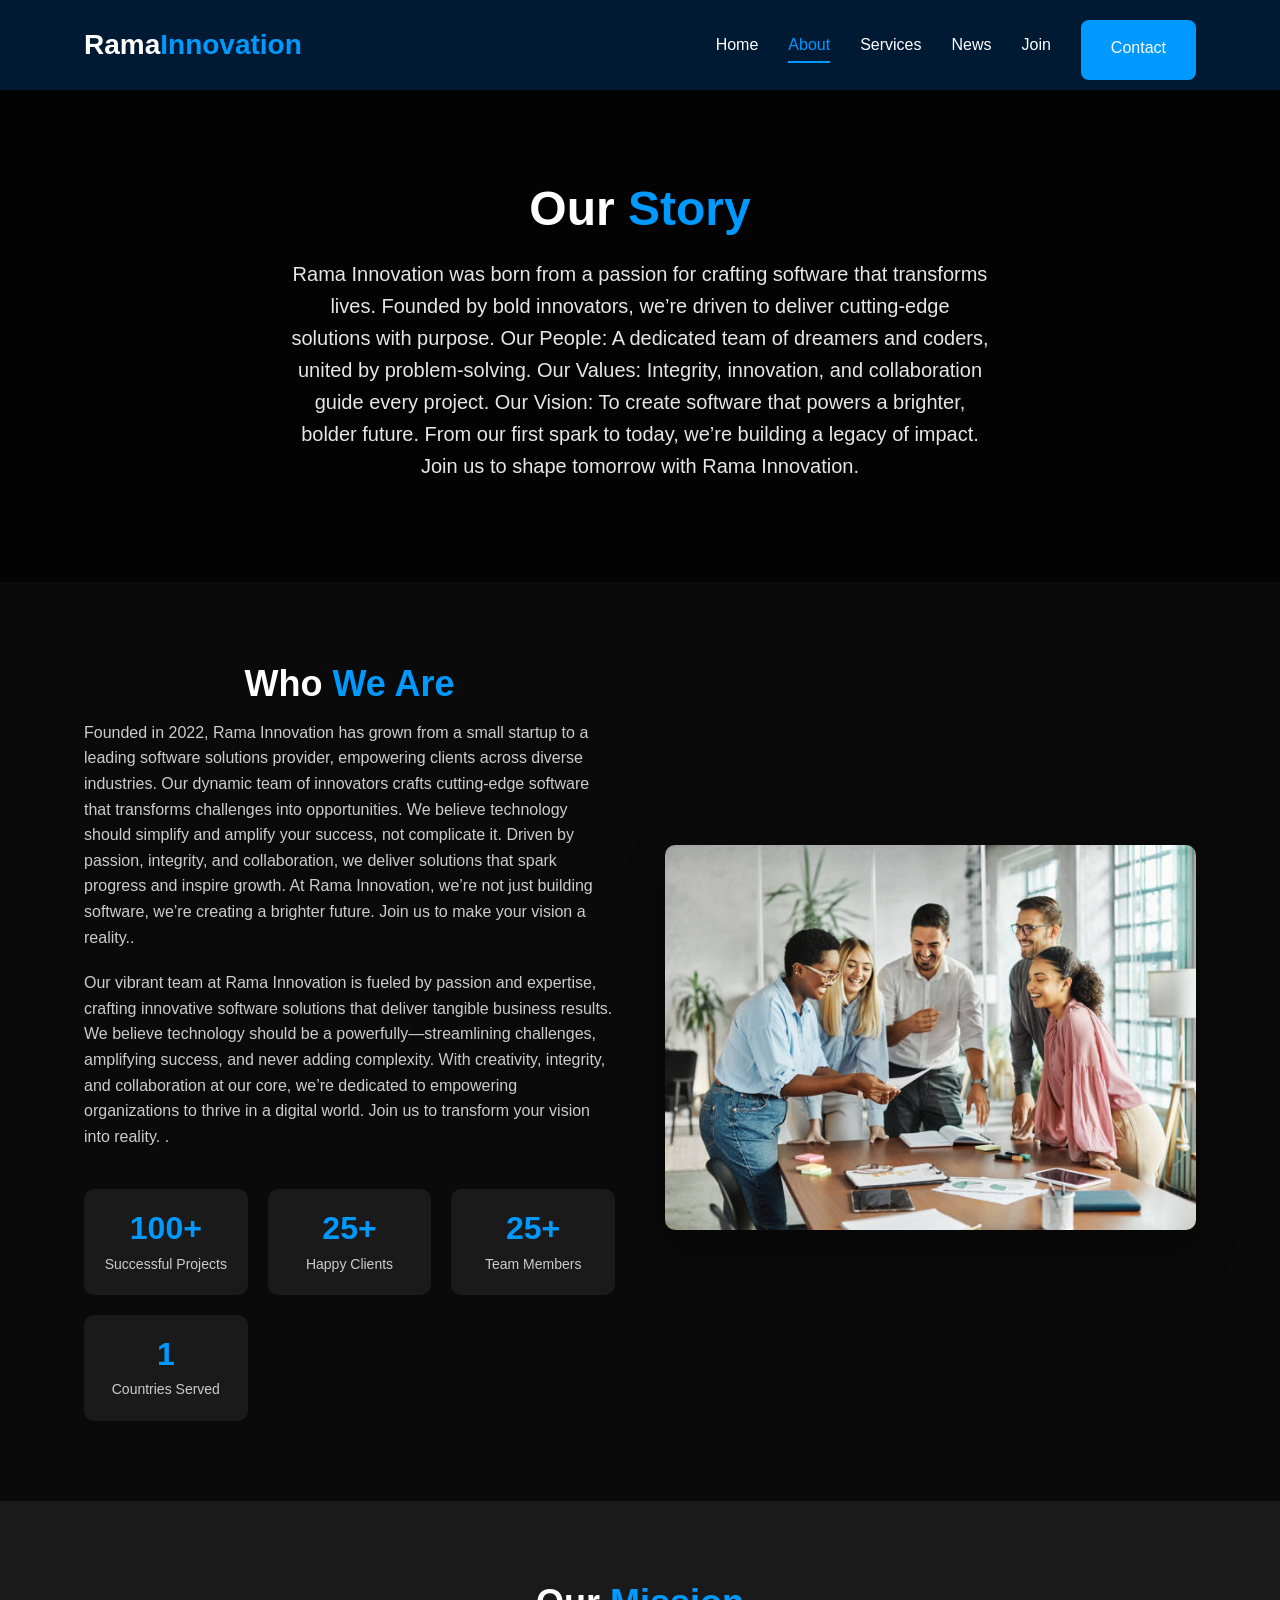
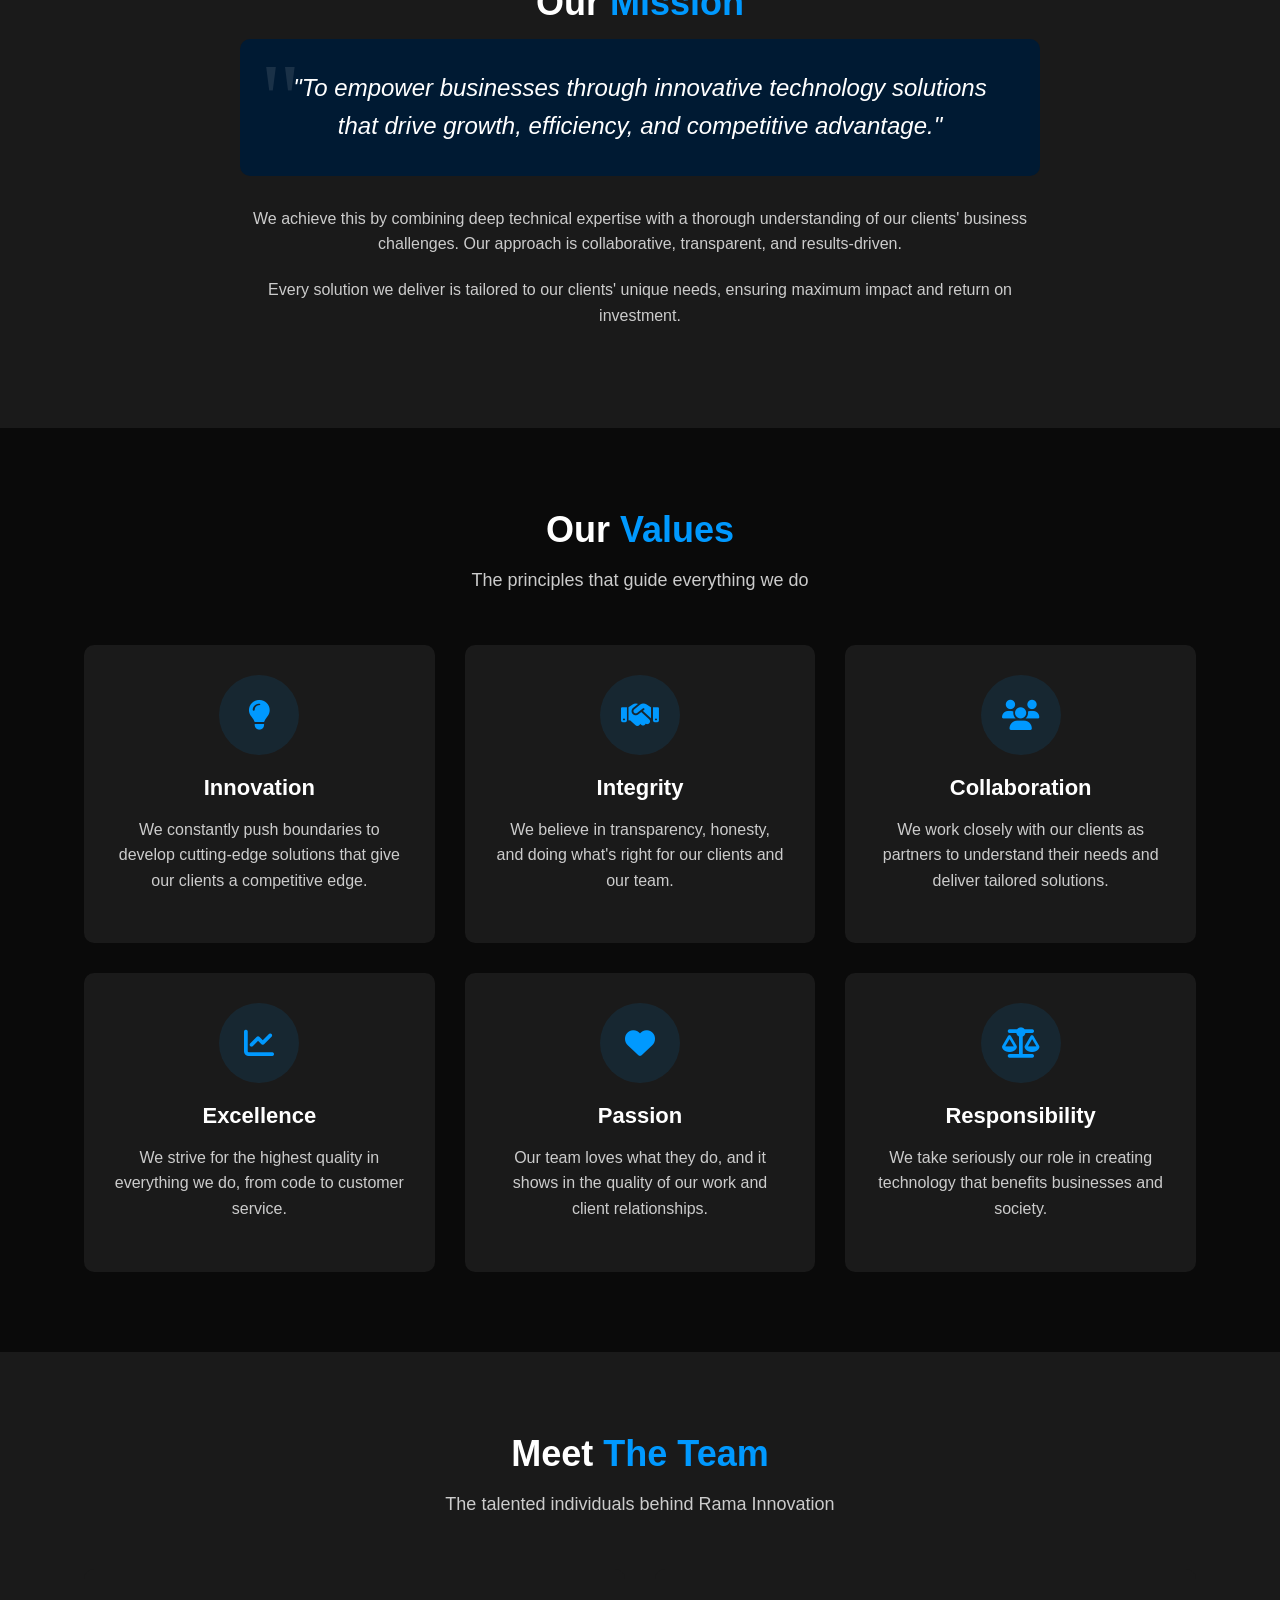
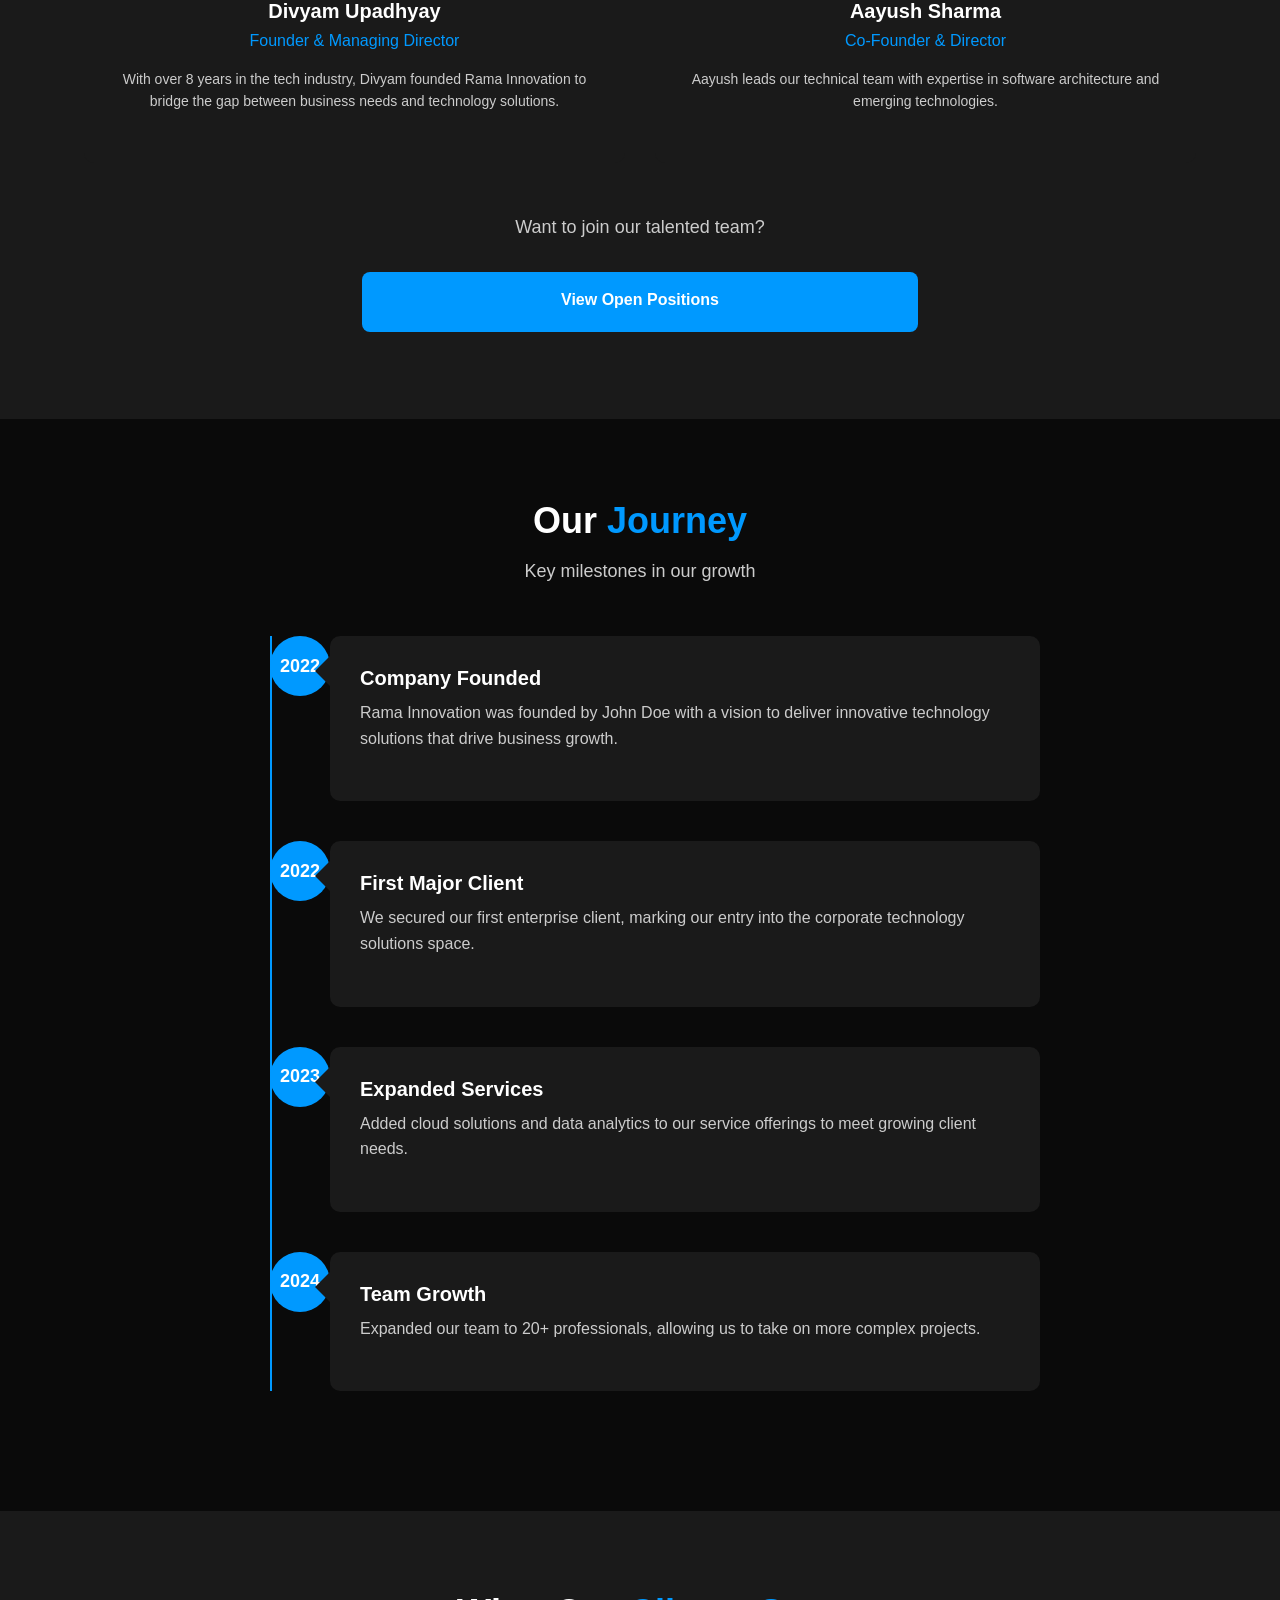
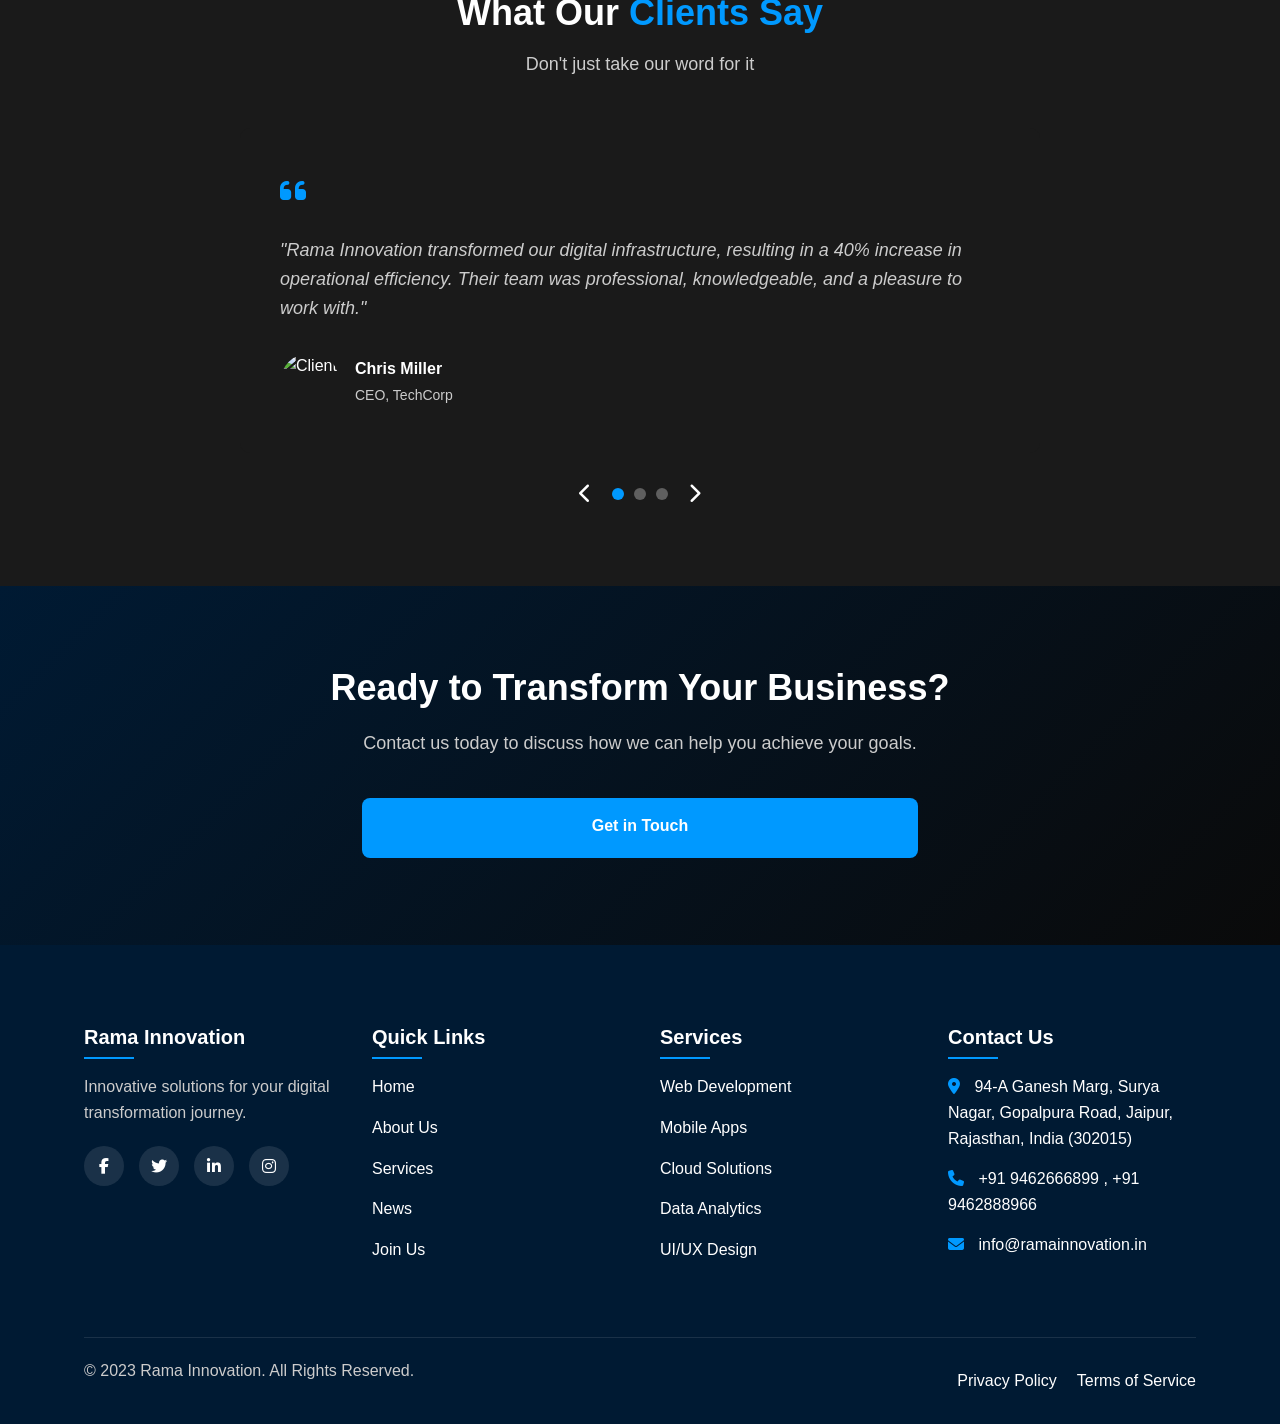
==== about.html @ d42ae447 "Add files via upload" ====
<!DOCTYPE html>
<html lang="en">

<head>
    <meta charset="UTF-8">
    <meta name="viewport" content="width=device-width, initial-scale=1.0">
    <title>About Us | Rama Innovation</title>
    
    <!-- SEO Meta Tags -->
    <meta name="description" content="Rama Innovation offers innovative technology solutions including web development, mobile apps, cloud solutions, and data analytics to help your business thrive in the digital age.">
    <meta name="keywords" content="Rama Innovation, technology solutions, web development, mobile apps, cloud solutions, data analytics, digital transformation, innovative technology, Jaipur, India">
    <meta name="author" content="Rama Innovation">
    
    <!-- Open Graph Meta Tags -->
    <meta property="og:title" content="Rama Innovation | Innovative Solutions">
    <meta property="og:description" content="Delivering cutting-edge technology services to help your business grow in the digital age.">
    <meta property="og:image" content="./assets/images/logo.jpg">
    <meta property="og:url" content="https://www.ramainnovation.in">
    <meta property="og:type" content="website">
    
    <!-- Twitter Card Meta Tags -->
    <meta name="twitter:card" content="summary_large_image">
    <meta name="twitter:title" content="Rama Innovation | Innovative Solutions">
    <meta name="twitter:description" content="We deliver cutting-edge technology services to help your business grow in the digital age.">
    <meta name="twitter:image" content="./assets/images/logo.jpg">
    
    <!-- Stylesheets -->
    <link rel="stylesheet" href="https://cdnjs.cloudflare.com/ajax/libs/font-awesome/6.4.0/css/all.min.css">
    <link rel="stylesheet" href="./css/style.css">
    
    <!-- Icons -->
    <link rel="apple-touch-icon" sizes="180x180" href="/apple-touch-icon.png">
    <link rel="icon" type="image/png" sizes="32x32" href="/favicon-32x32.png">
    <link rel="icon" type="image/png" sizes="16x16" href="/favicon-16x16.png">
    <link rel="manifest" href="/site.webmanifest">
</head>

<body>
    <!-- Navbar -->
    <nav class="navbar">
        <div class="container">
            <a href="index.html" class="logo">Rama<span>Innovation</span></a>
            <div class="nav-links">
                <a href="index.html">Home</a>
                <a href="about.html" class="active">About</a>
                <a href="service.html">Services</a>
                <a href="news.html">News</a>
                <a href="join.html">Join</a>
                <a href="#contact" class="cta-button">Contact</a>
            </div>
            <button class="hamburger">
                <span></span>
                <span></span>
                <span></span>
            </button>
        </div>
    </nav>

    <!-- Mobile Menu -->
    <div class="mobile-menu">
        <a href="index.html">Home</a>
        <a href="about.html" class="active">About</a>
        <a href="service.html">Services</a>
        <a href="news.html">News</a>
        <a href="join.html">Join</a>
        <a href="#contact">Contact</a>
    </div>
    <!-- About Hero Section -->
    <section class="page-hero about-hero">
        <div class="container">
            <h1 class="animate-slide-up">Our <span>Story</span></h1>
            <p class="animate-slide-up delay-1">Rama Innovation was born from a passion for crafting software that transforms lives. Founded by bold innovators, we’re driven to deliver cutting-edge solutions with purpose.
Our People: A dedicated team of dreamers and coders, united by problem-solving.
Our Values: Integrity, innovation, and collaboration guide every project.
Our Vision: To create software that powers a brighter, bolder future.
From our first spark to today, we’re building a legacy of impact.
Join us to shape tomorrow with Rama Innovation.  

</p>
        </div>
    </section>

    <!-- About Intro -->
    <section class="about-intro">
        <div class="container">
            <div class="about-intro-content animate-slide-up">
                <h2 class="section-title">Who <span>We Are</span></h2>
                <p>Founded in 2022, Rama Innovation has grown from a small startup to a leading software solutions provider, empowering clients across diverse industries. Our dynamic team of innovators crafts cutting-edge software that transforms challenges into opportunities. We believe technology should simplify and amplify your success, not complicate it. Driven by passion, integrity, and collaboration, we deliver solutions that spark progress and inspire growth. At Rama Innovation, we’re not just building software, we’re creating a brighter future. Join us to make your vision a reality..</p>
                <p>Our vibrant team at Rama Innovation is fueled by passion and expertise, crafting innovative software solutions that deliver tangible business results. We believe technology should be a powerfully—streamlining challenges, amplifying success, and never adding complexity. With creativity, integrity, and collaboration at our core, we’re dedicated to empowering organizations to thrive in a digital world. Join us to transform your vision into reality.
.</p>
                <div class="stats-grid">
                    <div class="stat-item">
                        <h3>100+</h3>
                        <p>Successful Projects</p>
                    </div>
                    <div class="stat-item">
                        <h3>25+</h3>
                        <p>Happy Clients</p>
                    </div>
                    <div class="stat-item">
                        <h3>25+</h3>
                        <p>Team Members</p>
                    </div>
                    <div class="stat-item">
                        <h3>1</h3>
                        <p>Countries Served</p>
                    </div>
                </div>
            </div>
            <div class="about-intro-image animate-slide-up delay-1">
                <img src="./assets/images/team.jpg" alt="Our Team">
            </div>
        </div>
    </section>

    <!-- Our Mission -->
    <section class="our-mission">
        <div class="container">
            <div class="mission-content animate-slide-up">
                <h2 class="section-title">Our <span>Mission</span></h2>
                <div class="mission-statement">
                    <p>"To empower businesses through innovative technology solutions that drive growth, efficiency, and competitive advantage."</p>
                </div>
                <div class="mission-details">
                    <p>We achieve this by combining deep technical expertise with a thorough understanding of our clients' business challenges. Our approach is collaborative, transparent, and results-driven.</p>
                    <p>Every solution we deliver is tailored to our clients' unique needs, ensuring maximum impact and return on investment.</p>
                </div>
            </div>
        </div>
    </section>

    <!-- Our Values -->
    <section class="our-values">
        <div class="container">
            <h2 class="section-title animate-slide-up">Our <span>Values</span></h2>
            <p class="section-subtitle animate-slide-up delay-1">The principles that guide everything we do</p>
            
            <div class="values-grid">
                <div class="value-card animate-slide-up delay-2">
                    <div class="value-icon">
                        <i class="fas fa-lightbulb"></i>
                    </div>
                    <h3>Innovation</h3>
                    <p>We constantly push boundaries to develop cutting-edge solutions that give our clients a competitive edge.</p>
                </div>
                
                <div class="value-card animate-slide-up delay-3">
                    <div class="value-icon">
                        <i class="fas fa-handshake"></i>
                    </div>
                    <h3>Integrity</h3>
                    <p>We believe in transparency, honesty, and doing what's right for our clients and our team.</p>
                </div>
                
                <div class="value-card animate-slide-up delay-4">
                    <div class="value-icon">
                        <i class="fas fa-users"></i>
                    </div>
                    <h3>Collaboration</h3>
                    <p>We work closely with our clients as partners to understand their needs and deliver tailored solutions.</p>
                </div>
                
                <div class="value-card animate-slide-up delay-5">
                    <div class="value-icon">
                        <i class="fas fa-chart-line"></i>
                    </div>
                    <h3>Excellence</h3>
                    <p>We strive for the highest quality in everything we do, from code to customer service.</p>
                </div>
                
                <div class="value-card animate-slide-up delay-6">
                    <div class="value-icon">
                        <i class="fas fa-heart"></i>
                    </div>
                    <h3>Passion</h3>
                    <p>Our team loves what they do, and it shows in the quality of our work and client relationships.</p>
                </div>
                
                <div class="value-card animate-slide-up delay-7">
                    <div class="value-icon">
                        <i class="fas fa-balance-scale"></i>
                    </div>
                    <h3>Responsibility</h3>
                    <p>We take seriously our role in creating technology that benefits businesses and society.</p>
                </div>
            </div>
        </div>
    </section>

    <!-- Our Team -->
    <section class="our-team">
        <div class="container">
            <h2 class="section-title animate-slide-up">Meet <span>The Team</span></h2>
            <p class="section-subtitle animate-slide-up delay-1">The talented individuals behind Rama Innovation</p>
            
            <div class="team-grid">
                <div class="team-member animate-slide-up delay-2">
                    <!-- <div class="member-image">
                        <img src="https://via.placeholder.com/300x300/001a33/ffffff?text=John+Doe" alt="Divyam Upadhyay">
                        <div class="social-links-about">
                            <a href="#"><i class="fab fa-linkedin-in"></i></a>
                            <a href="#"><i class="fab fa-twitter"></i></a>
                        </div>
                    </div> -->
                    <h3>Divyam Upadhyay</h3>
                    <p class="position">Founder & Managing Director</p>
                    <p class="bio">With over 8 years in the tech industry, Divyam founded Rama Innovation to bridge the gap between business needs and technology solutions.</p>
                </div>
                
                <div class="team-member animate-slide-up delay-3">
                    <!-- <div class="member-image">
                        <img src="./assets/images/aayush.png" alt="Aayush Sharma">
                        <div class="social-links-about">
                            <a href="www.linkedin.com/in/aayush-sharma-a44062299"><i class="fab fa-linkedin-in"></i></a>
                            <a href="https://x.com/aayushSh2003"><i class="fab fa-twitter"></i></a>
                        </div>
                    </div> -->
                    <h3>Aayush Sharma</h3>
                    <p class="position">Co-Founder & Director</p>
                    <p class="bio">Aayush leads our technical team with expertise in software architecture and emerging technologies.</p>
                </div>
                
                <!-- <div class="team-member animate-slide-up delay-4">
                     <div class="member-image">
                        <img src="https://via.placeholder.com/300x300/001a33/ffffff?text=Mike+Johnson" alt="Aviral Dixit">
                        <div class="social-links-about">
                            <a href="#"><i class="fab fa-linkedin-in"></i></a>
                            <a href="#"><i class="fab fa-twitter"></i></a>
                        </div>
                    </div> 
                    <h3>Aviral Dixit</h3>
                    <p class="position">HR & Operations Managers</p>
                    <p class="bio">Aviral Dixit oversees our development team, ensuring high-quality code and innovative solutions.</p>
                </div>
                 -->
                <!-- <div class="team-member animate-slide-up delay-5">
                    <div class="member-image">
                        <img src="https://via.placeholder.com/300x300/001a33/ffffff?text=Sarah+Williams" alt="Dhanjay Sharma">
                        <div class="social-links-about">
                            <a href="#"><i class="fab fa-linkedin-in"></i></a>
                            <a href="#"><i class="fab fa-twitter"></i></a>
                        </div>
                    </div>
                    <h3>Dhanjay Sharma </h3>
                    <p class="position">Manager</p>
                    <p class="bio">Sarah creates intuitive, user-friendly interfaces that delight our clients and their customers.</p>
                </div> -->
            </div>
            
            <div class="team-cta animate-slide-up delay-6">
                <p>Want to join our talented team?</p>
                <a href="join.html" class="cta-button">View Open Positions</a>
            </div>
        </div>
    </section>

    <!-- Company Timeline -->
    <section class="company-timeline">
        <div class="container">
            <h2 class="section-title animate-slide-up">Our <span>Journey</span></h2>
            <p class="section-subtitle animate-slide-up delay-1">Key milestones in our growth</p>
            
            <div class="timeline animate-slide-up delay-2">
                <div class="timeline-item">
                    <div class="timeline-year">2022</div>
                    <div class="timeline-content">
                        <h3>Company Founded</h3>
                        <p>Rama Innovation was founded by John Doe with a vision to deliver innovative technology solutions that drive business growth.</p>
                    </div>
                </div>
                
                <div class="timeline-item">
                    <div class="timeline-year">2022</div>
                    <div class="timeline-content">
                        <h3>First Major Client</h3>
                        <p>We secured our first enterprise client, marking our entry into the corporate technology solutions space.</p>
                    </div>
                </div>
                
                <div class="timeline-item">
                    <div class="timeline-year">2023</div>
                    <div class="timeline-content">
                        <h3>Expanded Services</h3>
                        <p>Added cloud solutions and data analytics to our service offerings to meet growing client needs.</p>
                    </div>
                </div>
                
                <div class="timeline-item">
                    <div class="timeline-year">2024</div>
                    <div class="timeline-content">
                        <h3>Team Growth</h3>
                        <p>Expanded our team to 20+ professionals, allowing us to take on more complex projects.</p>
                    </div>
                </div>
                
                <!-- <div class="timeline-item">
                    <div class="timeline-year">2025</div>
                    <div class="timeline-content">
                        <h3>International Presence</h3>
                        <p>Continuing to innovate and expand our services to help businesses thrive in the digital age.</p>
                    </div>
                </div> -->
                
            
                </div>
            </div>
        </div>
    </section>

    <!-- Client Testimonials -->
    <section class="client-testimonials">
        <div class="container">
            <h2 class="section-title animate-slide-up">What Our <span>Clients Say</span></h2>
            <p class="section-subtitle animate-slide-up delay-1">Don't just take our word for it</p>
            
            <div class="testimonials-slider animate-slide-up delay-2">
                <div class="testimonial active">
                    <div class="testimonial-content">
                        <div class="quote-icon">
                            <i class="fas fa-quote-left"></i>
                        </div>
                        <p>"Rama Innovation transformed our digital infrastructure, resulting in a 40% increase in operational efficiency. Their team was professional, knowledgeable, and a pleasure to work with."</p>
                        <div class="testimonial-author">
                            <img src="https://images.pexels.com/photos/1516680/pexels-photo-1516680.jpeg?auto=compress&cs=tinysrgb&w=600" alt="Client">
                            <div>
                                <h4>Chris Miller</h4>
                                <p>CEO, TechCorp</p>
                            </div>
                        </div>
                    </div>
                </div>
                
                <div class="testimonial">
                    <div class="testimonial-content">
                        <div class="quote-icon">
                            <i class="fas fa-quote-left"></i>
                        </div>
                        <p>"The mobile app developed by Rama Innovation exceeded our expectations. User engagement has increased by 65% since launch, and the feedback has been overwhelmingly positive."</p>
                        <div class="testimonial-author">
                            <img src="https://images.pexels.com/photos/1090387/pexels-photo-1090387.jpeg?auto=compress&cs=tinysrgb&w=600" alt="Client">
                            <div>
                                <h4>Sarah Davis</h4>
                                <p>Marketing Director, Retail Solutions</p>
                            </div>
                        </div>
                    </div>
                </div>
                
                <div class="testimonial">
                    <div class="testimonial-content">
                        <div class="quote-icon">
                            <i class="fas fa-quote-left"></i>
                        </div>
                        <p>"As a startup, we needed a technology partner we could trust. Rama Innovation understood our vision and delivered a solution that perfectly matched our needs and budget."</p>
                        <div class="testimonial-author">
                            <img src="https://images.pexels.com/photos/1222271/pexels-photo-1222271.jpeg?auto=compress&cs=tinysrgb&w=600" alt="Client">
                            <div>
                                <h4>James Rodriguez</h4>
                                <p>Founder, StartUpX</p>
                            </div>
                        </div>
                    </div>
                </div>
                
                <div class="testimonial-controls">
                    <button class="prev-testimonial"><i class="fas fa-chevron-left"></i></button>
                    <div class="testimonial-dots">
                        <span class="dot active"></span>
                        <span class="dot"></span>
                        <span class="dot"></span>
                    </div>
                    <button class="next-testimonial"><i class="fas fa-chevron-right"></i></button>
                </div>
            </div>
        </div>
    </section>

    <!-- CTA Section -->
    <section class="about-cta">
        <div class="container">
            <div class="cta-content animate-slide-up">
                <h2>Ready to Transform Your Business?</h2>
                <p>Contact us today to discuss how we can help you achieve your goals.</p>
                <a href="#contact" class="cta-button">Get in Touch</a>
            </div>
        </div>
    </section>

    <!-- Footer -->
    <footer class="footer">
        <div class="container">
            <div class="footer-grid">
                <div class="footer-col">
                    <h3>Rama Innovation</h3>
                    <p>Innovative solutions for your digital transformation journey.</p>
                    <div class="social-links">
                        <a href="#"><i class="fab fa-facebook-f"></i></a>
                        <a href="#"><i class="fab fa-twitter"></i></a>
                        <a href="https://www.linkedin.com/company/rama-innovation/"><i class="fab fa-linkedin-in"></i></a>
                        <a href="#"><i class="fab fa-instagram"></i></a>
                    </div>
                </div>
                
                <div class="footer-col">
                    <h3>Quick Links</h3>
                    <ul>
                        <li><a href="index.html">Home</a></li>
                        <li><a href="about.html">About Us</a></li>
                        <li><a href="#services">Services</a></li>
                        <li><a href="news.html">News</a></li>
                        <li><a href="join.html">Join Us</a></li>
                    </ul>
                </div>
                
                <div class="footer-col">
                    <h3>Services</h3>
                    <ul>
                        <li><a href="#">Web Development</a></li>
                        <li><a href="#">Mobile Apps</a></li>
                        <li><a href="#">Cloud Solutions</a></li>
                        <li><a href="#">Data Analytics</a></li>
                        <li><a href="#">UI/UX Design</a></li>
                    </ul>
                </div>
                
                <div class="footer-col" id="contact">
                    <h3>Contact Us</h3>
                    <ul>
                        <li><i class="fas fa-map-marker-alt"></i> 94-A Ganesh Marg, Surya Nagar, Gopalpura Road, Jaipur, Rajasthan, India (302015)</li>
                        <li><i class="fas fa-phone"></i> +91 9462666899 , +91 9462888966</li>
                        <li><i class="fas fa-envelope"></i> info@ramainnovation.in</li>
                    </ul>
                </div>
            </div>
            
            <div class="footer-bottom">
                <p>&copy; 2023 Rama Innovation. All Rights Reserved.</p>
                <div class="footer-links">
                    <a href="#">Privacy Policy</a>
                    <a href="#">Terms of Service</a>
                </div>
            </div>
        </div>
    </footer>
    <script src="./js/script.js"></script>
    <script>
        // Testimonial slider functionality
        document.addEventListener('DOMContentLoaded', function() {
            const testimonials = document.querySelectorAll('.testimonial');
            const dots = document.querySelectorAll('.dot');
            const prevBtn = document.querySelector('.prev-testimonial');
            const nextBtn = document.querySelector('.next-testimonial');
            let currentIndex = 0;
            
            function showTestimonial(index) {
                testimonials.forEach(testimonial => testimonial.classList.remove('active'));
                dots.forEach(dot => dot.classList.remove('active'));
                
                testimonials[index].classList.add('active');
                dots[index].classList.add('active');
                currentIndex = index;
            }
            
            prevBtn.addEventListener('click', function() {
                let newIndex = currentIndex - 1;
                if (newIndex < 0) newIndex = testimonials.length - 1;
                showTestimonial(newIndex);
            });
            
            nextBtn.addEventListener('click', function() {
                let newIndex = currentIndex + 1;
                if (newIndex >= testimonials.length) newIndex = 0;
                showTestimonial(newIndex);
            });
            
            dots.forEach((dot, index) => {
                dot.addEventListener('click', function() {
                    showTestimonial(index);
                });
            });
            
            // Auto-rotate testimonials
            setInterval(function() {
                let newIndex = currentIndex + 1;
                if (newIndex >= testimonials.length) newIndex = 0;
                showTestimonial(newIndex);
            }, 5000);
        });
    </script>
</body>
</html>
---- css/style.css ----
/* Global Styles */
:root {
  --primary-color: #001a33;
  --secondary-color: #0066cc;
  --accent-color: #0099ff;
  --text-color: #ffffff;
  --text-secondary: #cccccc;
  --background-dark: #0a0a0a;
  --background-light: #1a1a1a;
  --card-bg: #1a1a1a;
}

* {
  margin: 0;
  padding: 0;
  box-sizing: border-box;
  font-family: 'Segoe UI', Tahoma, Geneva, Verdana, sans-serif;
}

body {
  background-color: var(--background-dark);
  color: var(--text-color);
  line-height: 1.6;
}

.container {
  width: 90%;
  max-width: 1200px;
  margin: 0 auto;
  padding: 0 20px;
}

section {
  padding: 80px 0;
}

h1, h2, h3, h4 {
  line-height: 1.2;
  margin-bottom: 15px;
}

p {
  margin-bottom: 20px;
  color: var(--text-secondary);
}

span {
  color: var(--accent-color);
}

a {
  text-decoration: none;
  color: var(--text-color);
  transition: all 0.3s ease;
}

a:hover {
  color: var(--accent-color);
}

/* Button Styles */
.cta-button {
    display: inline-flex;
    align-items: center;
    justify-content: center;
    padding: 12px 28px;
    background-color: var(--secondary-color);
    color: white !important;
    border: none;
    border-radius: 6px;
    font-size: 16px;
    font-weight: 600;
    text-align: center;
    cursor: pointer;
    transition: all 0.3s ease;
    text-decoration: none;
    line-height: 1.5;
    height: 60px; /* Fixed height */
    box-sizing: border-box;
    position: relative;
    overflow: hidden;
}

/* Hover State */
.cta-button:hover {
    background-color: var(--accent-color);
    transform: translateY(-2px);
    box-shadow: 0 4px 12px rgba(0, 102, 204, 0.3);
}

/* Secondary Button Style */
.cta-button.secondary {
    background-color: transparent;
    border: 2px solid var(--secondary-color);
    color: var(--secondary-color) !important;
}

.cta-button.secondary:hover {
    background-color: var(--secondary-color);
    color: white !important;
}

/* Disabled State */
.cta-button:disabled {
    background-color: #cccccc;
    cursor: not-allowed;
    transform: none !important;
    box-shadow: none !important;
    opacity: 0.7;
}

/* Button with Icon */
.cta-button .button-icon {
    margin-right: 8px;
    font-size: 14px;
}

/* Ripple Effect */
.cta-button::after {
    content: "";
    position: absolute;
    top: 50%;
    left: 50%;
    width: 5px;
    height: 5px;
    background: rgba(255, 255, 255, 0.5);
    opacity: 0;
    border-radius: 100%;
    transform: scale(1, 1) translate(-50%);
    transform-origin: 50% 50%;
}

.cta-button:focus:not(:active)::after {
    animation: ripple 0.6s ease-out;
}

@keyframes ripple {
    0% {
        transform: scale(0, 0);
        opacity: 0.5;
    }
    100% {
        transform: scale(20, 20);
        opacity: 0;
    }
}

/* Navbar Styles */
.navbar {
  background-color: var(--primary-color);
  padding: 20px 0;
  position: fixed;
  width: 100%;
  top: 0;
  z-index: 1000;
  box-shadow: 0 2px 10px rgba(0, 0, 0, 0.1);
}

.navbar .container {
  display: flex;
  justify-content: space-between;
  align-items: center;
  height: 50px;
}

.logo {
  font-size: 28px;
  font-weight: 700;
}

.nav-links {
  display: flex;
  align-items: center;
  gap: 30px;
}

.nav-links a {
  font-weight: 500;
  position: relative;
}

.nav-links a.active {
  color: var(--accent-color);
}

.nav-links a.active::after {
  content: '';
  position: absolute;
  bottom: -5px;
  left: 0;
  width: 100%;
  height: 2px;
  background-color: var(--accent-color);
}

.hamburger {
  display: none;
  background: none;
  border: none;
  cursor: pointer;
  padding: 5px;
}

.hamburger span {
  display: block;
  width: 25px;
  height: 3px;
  background-color: var(--text-color);
  margin: 5px 0;
  transition: all 0.3s ease;
}

/* Mobile Menu */
.mobile-menu {
  position: fixed;
  top: 80px;
  left: -100%;
  width: 100%;
  height: calc(100vh - 80px);
  background-color: var(--primary-color);
  display: flex;
  flex-direction: column;
  align-items: center;
  padding: 40px 0;
  gap: 20px;
  transition: all 0.3s ease;
  z-index: 999;
}
.mobile-menu a.active {
  color: var(--accent-color);
  text-decoration: underline;
}

.mobile-menu a.active::after {
  content: '';
  position: absolute;
  bottom: -5px;
  left: 0;
  width: 100%;
  height: 2px;
  background-color: var(--accent-color);
}


.mobile-menu.active {
  left: 0;
}

/* Hero Section */
.hero {
  background: linear-gradient(135deg, var(--primary-color) 0%, var(--background-dark) 100%);
  padding: 150px 0 80px;
  overflow: hidden;
}

.hero .container {
  display: flex;
  align-items: center;
  justify-content: space-between;
  gap: 50px;
}

.hero-content {
  flex: 1;
}

.hero-image {
  flex: 1;
  text-align: center;
}

.hero h1 {
  font-size: 48px;
  margin-bottom: 20px;
}

.hero p {
  font-size: 18px;
  margin-bottom: 30px;
  max-width: 500px;
}

.hero-buttons {
  display: flex;
  gap: 15px;
}

.hero-image img {
  max-width: 100%;
  border-radius: 10px;
  box-shadow: 0 20px 40px rgba(0, 0, 0, 0.3);
}
.hero-buttons .cta-button {
    min-width: 160px;
}

/* Service Card Buttons */
.service-card .cta-button {
    padding: 10px 20px;
    font-size: 15px;
}

@media (max-width: 768px) {
    .cta-button {
        padding: 10px 20px;
        height: 44px;
        font-size: 15px;
    }
    
    /* Stack buttons vertically on mobile */
    .hero-buttons {
        flex-direction: column;
    }
    
    .hero-buttons .cta-button {
        width: 100%;
    }
    
    .hero-buttons .cta-button.secondary {
        margin-left: 0;
        margin-top: 12px;
    }
    
}

@media (max-width: 480px) {
    .cta-button {
        padding: 8px 16px;
        height: 42px;
        font-size: 14px;
    }
}

/* Services Section */
.services {
  background-color: var(--background-light);
}

.section-title {
  font-size: 36px;
  text-align: center;
  margin-bottom: 15px;
}

.section-subtitle {
  text-align: center;
  max-width: 700px;
  margin: 0 auto 50px;
  font-size: 18px;
}

.services-grid {
  display: grid;
  grid-template-columns: repeat(auto-fit, minmax(250px, 1fr));
  gap: 30px;
}

.service-card {
  background-color: var(--card-bg);
  padding: 30px;
  border-radius: 10px;
  transition: all 0.3s ease;
  text-align: center;
  border-bottom: 3px solid transparent;
}

.service-card:hover {
  transform: translateY(-10px);
  box-shadow: 0 15px 30px rgba(0, 0, 0, 0.2);
  border-bottom: 3px solid var(--accent-color);
}

.service-card i {
  font-size: 40px;
  color: var(--accent-color);
  margin-bottom: 20px;
}

.service-card h3 {
  font-size: 22px;
  margin-bottom: 15px;
}

.read-more {
  display: inline-flex;
  align-items: center;
  gap: 5px;
  color: var(--accent-color);
  font-weight: 500;
  margin-top: 20px;
}

/* About Section */
.about .container {
  display: flex;
  align-items: center;
  gap: 50px;
}

.about-image {
  flex: 1;
}

.about-content {
  flex: 1;
}

.about-image img {
  width: 100%;
  border-radius: 10px;
  box-shadow: 0 20px 40px rgba(0, 0, 0, 0.3);
}

.stats {
  display: flex;
  gap: 30px;
  margin: 30px 0;
}

.stat {
  text-align: center;
}

.stat h4 {
  font-size: 32px;
  color: var(--accent-color);
}

.stat p {
  font-size: 14px;
  margin: 0;
}

/* News Hero */
.news-hero {
    background: linear-gradient(rgba(0, 0, 0, 0.7), rgba(0, 0, 0, 0.7)), 
                url('https://via.placeholder.com/1920x1080/001a33/ffffff?text=Tech+News') center/cover no-repeat;
    padding: 180px 0 100px;
    text-align: center;
    color: white;
}

.news-hero h1 {
    font-size: 48px;
    margin-bottom: 20px;
}

.news-hero p {
    font-size: 20px;
    max-width: 700px;
    margin: 0 auto;
    color: rgba(255, 255, 255, 0.9);
}

/* News API Section */
.news-api-section {
    padding: 80px 0;
    background-color: var(--background-dark);
}

.news-header {
    display: flex;
    justify-content: space-between;
    align-items: center;
    flex-wrap: wrap;
    gap: 20px;
    margin-bottom: 40px;
}

.news-controls {
    display: flex;
    gap: 15px;
    flex-wrap: wrap;
}

.search-box {
    display: flex;
    align-items: center;
    background-color: var(--card-bg);
    border-radius: 30px;
    overflow: hidden;
    padding: 5px 15px;
}

.search-box input {
    border: none;
    background: transparent;
    color: var(--text-color);
    padding: 8px 0;
    width: 200px;
    outline: none;
}

.search-box button {
    background: none;
    border: none;
    color: var(--text-secondary);
    cursor: pointer;
    transition: all 0.3s ease;
}

.search-box button:hover {
    color: var(--accent-color);
}

.category-filter select {
    padding: 10px 15px;
    background-color: var(--card-bg);
    border: 1px solid rgba(255, 255, 255, 0.1);
    border-radius: 5px;
    color: var(--text-color);
    cursor: pointer;
}

.loading-spinner {
    display: none;
    flex-direction: column;
    align-items: center;
    justify-content: center;
    padding: 40px;
}

.spinner {
    width: 40px;
    height: 40px;
    border: 4px solid rgba(0, 153, 255, 0.2);
    border-top: 4px solid var(--accent-color);
    border-radius: 50%;
    animation: spin 1s linear infinite;
    margin-bottom: 15px;
}

@keyframes spin {
    0% { transform: rotate(0deg); }
    100% { transform: rotate(360deg); }
}

.news-grid {
    display: grid;
    grid-template-columns: repeat(auto-fill, minmax(350px, 1fr));
    gap: 30px;
    margin-bottom: 50px;
}

.news-card {
    background-color: var(--card-bg);
    border-radius: 10px;
    overflow: hidden;
    transition: all 0.3s ease;
}

.news-card:hover {
    transform: translateY(-5px);
    box-shadow: 0 10px 20px rgba(0, 0, 0, 0.2);
}

.news-card-image {
    height: 200px;
    overflow: hidden;
}

.news-card-image img {
    width: 100%;
    height: 100%;
    object-fit: cover;
    transition: transform 0.3s ease;
}

.news-card:hover .news-card-image img {
    transform: scale(1.05);
}

.news-card-content {
    padding: 20px;
}

.news-card-header {
    display: flex;
    justify-content: space-between;
    margin-bottom: 15px;
    font-size: 14px;
    color: var(--text-secondary);
}

.news-card h3 {
    font-size: 18px;
    margin-bottom: 10px;
    line-height: 1.4;
}

.news-card p {
    font-size: 15px;
    color: var(--text-secondary);
    margin-bottom: 20px;
    display: -webkit-box;
    -webkit-line-clamp: 3;
    -webkit-box-orient: vertical;
    overflow: hidden;
}

.read-more {
    display: inline-flex;
    align-items: center;
    gap: 5px;
    color: var(--accent-color);
    font-weight: 500;
}

.read-more i {
    transition: transform 0.3s ease;
}

.news-card:hover .read-more i {
    transform: translateX(3px);
}

.error-message, .no-results {
    grid-column: 1 / -1;
    text-align: center;
    padding: 40px;
    background-color: var(--card-bg);
    border-radius: 10px;
}

.error-message i, .no-results i {
    font-size: 40px;
    color: var(--accent-color);
    margin-bottom: 15px;
}

.error-message p, .no-results p {
    margin-bottom: 20px;
}

.retry-btn {
    background-color: var(--accent-color);
    color: white;
    border: none;
    padding: 10px 20px;
    border-radius: 5px;
    cursor: pointer;
    transition: all 0.3s ease;
}

.retry-btn:hover {
    background-color: #0080ff;
}

.pagination {
    display: flex;
    justify-content: center;
    align-items: center;
    gap: 20px;
    margin-top: 40px;
}

.pagination button {
    padding: 10px 20px;
    background-color: var(--card-bg);
    border: none;
    border-radius: 5px;
    color: var(--text-color);
    cursor: pointer;
    transition: all 0.3s ease;
    display: flex;
    align-items: center;
    gap: 5px;
}

.pagination button:hover:not(:disabled) {
    background-color: var(--secondary-color);
    color: white;
}

.pagination button:disabled {
    opacity: 0.5;
    cursor: not-allowed;
}

.page-info {
    font-size: 14px;
    color: var(--text-secondary);
}

/* Newsletter Section */
.newsletter {
    background-color: var(--secondary-color);
    padding: 60px 0;
    text-align: center;
}

.newsletter-content h2 {
    font-size: 32px;
    margin-bottom: 15px;
    color: white;
}

.newsletter-content p {
    font-size: 18px;
    color: rgba(255, 255, 255, 0.9);
    max-width: 600px;
    margin: 0 auto 30px;
}

.newsletter-form {
    max-width: 800px;
    margin: 0 auto;
    gap: 10px;
}

.newsletter-form input {
    flex: 1;
    padding: 15px 20px;
    border: none;
    border-radius: 6px;
    width: 50%;
    font-size: 16px;
    height: 50px; /* Fixed height to match button */
    box-sizing: border-box;
}

.newsletter-form button {
    padding: 0 25px;
    height: 50px; /* Fixed height to match input */
    border-radius: 6px;
    width: 30%;
    white-space: nowrap;
}

/* Form message styling */
.form-message {
    margin-top: 20px;
    padding: 10px;
    border-radius: 5px;
    display: none;
    max-width: 500px;
    margin-left: auto;
    margin-right: auto;
}

.form-message.success {
    background-color: rgba(46, 125, 50, 0.2);
    color: #81c784;
    display: block;
}

.form-message.error {
    background-color: rgba(198, 40, 40, 0.2);
    color: #e57373;
    display: block;
}

/* Responsive Design */
@media (max-width: 768px) {
    .newsletter-form {
        flex-direction: column;
    }
    
    .newsletter-form input,
    .newsletter-form button {
        width: 100%;
        height: 45px; /* Slightly smaller on mobile */
    }
    
    .newsletter-form button {
        margin-top: 10px;
    }
}

/* Footer */
.footer {
  background-color: var(--primary-color);
  padding: 80px 0 0;
}

.footer-grid {
  display: grid;
  grid-template-columns: repeat(auto-fit, minmax(200px, 1fr));
  gap: 40px;
  margin-bottom: 60px;
}

.footer-col h3 {
  font-size: 20px;
  margin-bottom: 25px;
  position: relative;
}

.footer-col h3::after {
  content: '';
  position: absolute;
  bottom: -10px;
  left: 0;
  width: 50px;
  height: 2px;
  background-color: var(--accent-color);
}

.footer-col ul {
  list-style: none;
}

.footer-col ul li {
  margin-bottom: 15px;
}

.footer-col ul li i {
  margin-right: 10px;
  color: var(--accent-color);
}

.social-links {
  display: flex;
  gap: 15px;
  margin-top: 20px;
}

.social-links a {
  display: flex;
  align-items: center;
  justify-content: center;
  width: 40px;
  height: 40px;
  background-color: rgba(255, 255, 255, 0.1);
  border-radius: 50%;
  transition: all 0.3s ease;
}

.social-links a:hover {
  background-color: var(--accent-color);
  transform: translateY(-3px);
}

.footer-bottom {
  border-top: 1px solid rgba(255, 255, 255, 0.1);
  padding: 20px 0;
  display: flex;
  justify-content: space-between;
  align-items: center;
}

.footer-links {
  display: flex;
  gap: 20px;
}

/* Animations */
.animate-slide-up {
  opacity: 0;
  transform: translateY(30px);
  animation: slideUp 0.6s ease forwards;
}

.delay-1 {
  animation-delay: 0.2s;
}

.delay-2 {
  animation-delay: 0.4s;
}

.delay-3 {
  animation-delay: 0.6s;
}

.delay-4 {
  animation-delay: 0.8s;
}

.delay-5 {
  animation-delay: 1s;
}

.animate-fade-in {
  opacity: 0;
  animation: fadeIn 1s ease forwards;
}

@keyframes slideUp {
  to {
      opacity: 1;
      transform: translateY(0);
  }
}

@keyframes fadeIn {
  to {
      opacity: 1;
  }
}

/* Responsive Styles */
@media (max-width: 992px) {
  .hero .container, .about .container {
      flex-direction: column;
  }
  
  .hero-content, .about-content {
      text-align: center;
      margin-bottom: 50px;
  }
  
  .hero-buttons {
      justify-content: center;
  }
  
  .stats {
      justify-content: center;
  }
  
  .hero p {
      margin-left: auto;
      margin-right: auto;
  }
}

@media (max-width: 768px) {
  .nav-links {
      display: none;
  }
  
  .hamburger {
      display: block;
  }
  
  .hamburger.active span:nth-child(1) {
      transform: rotate(45deg) translate(5px, 5px);
  }
  
  .hamburger.active span:nth-child(2) {
      opacity: 0;
  }
  
  .hamburger.active span:nth-child(3) {
      transform: rotate(-45deg) translate(7px, -6px);
  }
  
  .hero h1 {
      font-size: 36px;
  }
  
  .hero-buttons {
      flex-direction: column;
      gap: 15px;
  }
  
  .cta-button.secondary {
      margin-left: 0;
  }
 
}

@media (max-width: 576px) {
  .section-title {
      font-size: 28px;
  }
  
  .stats {
      flex-direction: column;
      gap: 20px;
  }
  
  .footer-bottom {
      flex-direction: column;
      gap: 20px;
      text-align: center;
  }
  
  .footer-links {
      flex-direction: column;
      gap: 10px;
  }
}

/*News styling*/
/* News Hero */
.news-hero {
  background: linear-gradient(rgba(0, 0, 0, 0.7), rgba(0, 0, 0, 0.7)), 
              url('https://via.placeholder.com/1920x1080/001a33/ffffff?text=Tech+News') center/cover no-repeat;
  padding: 180px 0 100px;
  text-align: center;
  color: white;
}

.news-hero h1 {
  font-size: 48px;
  margin-bottom: 20px;
}

.news-hero p {
  font-size: 20px;
  max-width: 700px;
  margin: 0 auto;
  color: rgba(255, 255, 255, 0.9);
}

/* News Categories */
.news-categories {
  background-color: var(--background-light);
  padding: 40px 0;
}

.categories-container {
  display: flex;
  flex-wrap: wrap;
  gap: 10px;
  justify-content: center;
}

.category-btn {
  padding: 10px 20px;
  background-color: rgba(255, 255, 255, 0.1);
  border: none;
  border-radius: 30px;
  color: var(--text-color);
  font-weight: 500;
  cursor: pointer;
  transition: all 0.3s ease;
}

.category-btn:hover {
  background-color: rgba(0, 102, 204, 0.3);
}

.category-btn.active {
  background-color: var(--secondary-color);
  color: white;
}

/* News Grid */
.news-grid-section {
  padding: 80px 0;
  background-color: var(--background-dark);
}

.news-grid {
  display: grid;
  grid-template-columns: repeat(auto-fill, minmax(350px, 1fr));
  gap: 30px;
  margin-bottom: 50px;
}

.news-card {
  background-color: var(--card-bg);
  border-radius: 10px;
  overflow: hidden;
  transition: all 0.3s ease;
}

.news-card:hover {
  transform: translateY(-10px);
  box-shadow: 0 15px 30px rgba(0, 0, 0, 0.2);
}

.news-card-header {
  display: flex;
  justify-content: space-between;
  padding: 15px 20px;
  background-color: rgba(0, 0, 0, 0.2);
}

.news-category {
  font-size: 12px;
  font-weight: 600;
  padding: 5px 10px;
  border-radius: 5px;
  text-transform: uppercase;
}

.news-category.company {
  background-color: rgba(0, 153, 255, 0.2);
  color: var(--accent-color);
}

.news-category.tech {
  background-color: rgba(76, 175, 80, 0.2);
  color: #4CAF50;
}

.news-category.events {
  background-color: rgba(233, 30, 99, 0.2);
  color: #E91E63;
}

.news-category.insights {
  background-color: rgba(255, 152, 0, 0.2);
  color: #FF9800;
}

.news-date {
  font-size: 12px;
  color: var(--text-secondary);
}

.news-card-image img {
  width: 100%;
  height: 200px;
  object-fit: cover;
  display: block;
}

.news-card-content {
  padding: 20px;
}

.news-card-content h3 {
  font-size: 20px;
  margin-bottom: 15px;
  line-height: 1.4;
}

.news-card-content p {
  margin-bottom: 20px;
  font-size: 15px;
  color: var(--text-secondary);
}

/* Pagination */
.pagination {
  display: flex;
  justify-content: center;
  align-items: center;
  gap: 20px;
  margin-top: 50px;
}

.page-numbers {
  display: flex;
  gap: 10px;
}

.page-numbers a, .page-nav {
  display: flex;
  align-items: center;
  justify-content: center;
  width: 40px;
  height: 40px;
  border-radius: 5px;
  color: var(--text-color);
  font-weight: 500;
  transition: all 0.3s ease;
}

.page-numbers a:hover, .page-nav:hover {
  background-color: rgba(0, 102, 204, 0.3);
}

.page-numbers a.active {
  background-color: var(--secondary-color);
  color: white;
}

.page-nav {
  padding: 0 15px;
  width: auto;
}

.page-nav.disabled {
  opacity: 0.5;
  pointer-events: none;
}

/* Responsive Styles */
@media (max-width: 992px) {
  .news-grid {
      grid-template-columns: repeat(auto-fill, minmax(300px, 1fr));
  }
}

@media (max-width: 768px) {
  .news-hero {
      padding: 150px 0 80px;
  }
  
  .news-hero h1 {
      font-size: 36px;
  }
  
  .pagination {
      flex-direction: column;
      gap: 15px;
  }
}

@media (max-width: 576px) {
  .news-grid {
      grid-template-columns: 1fr;
  }
  
  .category-btn {
      padding: 8px 15px;
      font-size: 14px;
  }
}


/*service styling*/
/* Services Hero */
.services-hero {
  background: linear-gradient(rgba(0, 0, 0, 0.7), rgba(0, 0, 0, 0.7)), 
              url('https://via.placeholder.com/1920x1080/001a33/ffffff?text=Our+Services') center/cover no-repeat;
  padding: 180px 0 100px;
  text-align: center;
  color: white;
}

.services-hero h1 {
  font-size: 48px;
  margin-bottom: 20px;
}

.services-hero p {
  font-size: 20px;
  max-width: 700px;
  margin: 0 auto;
  color: rgba(255, 255, 255, 0.9);
}

/* Services Overview */
.services-overview {
  padding: 80px 0;
  background-color: var(--background-dark);
}

.services-tabs {
  display: flex;
  justify-content: center;
  flex-wrap: wrap;
  gap: 10px;
  margin-bottom: 40px;
}

.service-tab {
  padding: 12px 25px;
  background-color: rgba(255, 255, 255, 0.1);
  border: none;
  border-radius: 5px;
  color: var(--text-color);
  font-weight: 500;
  cursor: pointer;
  transition: all 0.3s ease;
}

.service-tab:hover {
  background-color: rgba(0, 102, 204, 0.3);
}

.service-tab.active {
  background-color: var(--secondary-color);
  color: white;
}

.service-category {
  display: none;
}

.service-category.active {
  display: block;
  animation: fadeIn 0.5s ease;
}

.service-details {
  display: grid;
  grid-template-columns: repeat(auto-fill, minmax(350px, 1fr));
  gap: 30px;
}

.service-detail-card {
  background-color: var(--card-bg);
  padding: 30px;
  border-radius: 10px;
  transition: all 0.3s ease;
  border-bottom: 3px solid transparent;
}

.service-detail-card:hover {
  transform: translateY(-10px);
  box-shadow: 0 15px 30px rgba(0, 0, 0, 0.2);
  border-bottom: 3px solid var(--accent-color);
}

.service-detail-card i {
  font-size: 40px;
  color: var(--accent-color);
  margin-bottom: 20px;
}

.service-detail-card h3 {
  font-size: 22px;
  margin-bottom: 15px;
}

.service-features {
  margin: 20px 0;
  padding-left: 20px;
}

.service-features li {
  margin-bottom: 10px;
  position: relative;
}

.service-features li::before {
  content: "•";
  color: var(--accent-color);
  font-weight: bold;
  display: inline-block;
  width: 1em;
  margin-left: -1em;
}

/* How We Work */
.work-process {
  background-color: var(--background-light);
  padding: 80px 0;
}

.process-steps {
  display: grid;
  grid-template-columns: repeat(auto-fit, minmax(250px, 1fr));
  gap: 30px;
  margin-top: 50px;
}

.process-step {
  background-color: var(--card-bg);
  padding: 30px;
  border-radius: 10px;
  text-align: center;
  position: relative;
}

.step-number {
  width: 50px;
  height: 50px;
  margin: 0 auto 20px;
  background-color: var(--accent-color);
  color: white;
  border-radius: 50%;
  display: flex;
  align-items: center;
  justify-content: center;
  font-size: 24px;
  font-weight: bold;
}

.process-step h3 {
  font-size: 20px;
  margin-bottom: 15px;
}

/* Technology Stack */
.tech-stack {
  padding: 80px 0;
  background-color: var(--background-dark);
}

.tech-categories {
  display: grid;
  grid-template-columns: repeat(auto-fit, minmax(250px, 1fr));
  gap: 40px;
  margin-top: 50px;
}

.tech-category {
  background-color: var(--card-bg);
  padding: 30px;
  border-radius: 10px;
}

.tech-category h3 {
  font-size: 20px;
  margin-bottom: 20px;
  color: var(--accent-color);
  text-align: center;
}

.tech-items {
  display: grid;
  grid-template-columns: repeat(2, 1fr);
  gap: 20px;
}

.tech-item {
  display: flex;
  flex-direction: column;
  align-items: center;
  gap: 10px;
}

.tech-item img {
  width: 60px;
  height: 60px;
  border-radius: 10px;
  object-fit: cover;
}

.tech-item span {
  font-size: 14px;
  text-align: center;
}

/* Consultation Form */
.consultation-form {
  padding: 80px 0;
  background: linear-gradient(135deg, var(--primary-color) 0%, #00264d 100%);
  position: relative;
  overflow: hidden;
}


.consultation-form::before {
  content: '';
  position: absolute;
  top: -50px;
  right: -50px;
  width: 200px;
  height: 200px;
  background: rgba(0, 153, 255, 0.1);
  border-radius: 50%;
}

.consultation-form::after {
  content: '';
  position: absolute;
  bottom: -80px;
  left: -80px;
  width: 300px;
  height: 300px;
  background: rgba(0, 102, 204, 0.1);
  border-radius: 50%;
}

.form-container {
  display: grid;
  grid-template-columns: 1fr 1fr;
  gap: 40px;
  background-color: rgba(255, 255, 255, 0.05);
  backdrop-filter: blur(10px);
  border-radius: 15px;
  overflow: hidden;
  border: 1px solid rgba(255, 255, 255, 0.1);
  box-shadow: 0 15px 30px rgba(0, 0, 0, 0.3);
  position: relative;
  z-index: 1;
}

.form-content {
  padding: 50px;
  background: linear-gradient(135deg, var(--secondary-color) 0%, #004080 100%);
  color: white;
  display: flex;
  flex-direction: column;
  justify-content: center;
}

.form-content h2 {
  font-size: 32px;
  margin-bottom: 15px;
  line-height: 1.3;
  position: relative;
}

.form-content h2::after {
  content: '';
  position: absolute;
  bottom: -10px;
  left: 0;
  width: 60px;
  height: 3px;
  background-color: var(--accent-color);
}

.form-content p {
  font-size: 18px;
  margin-bottom: 30px;
  opacity: 0.9;
}

.contact-info {
  margin-top: 30px;
}

.contact-item {
  display: flex;
  align-items: center;
  gap: 15px;
  margin-bottom: 20px;
}

.contact-item i {
  width: 40px;
  height: 40px;
  background-color: rgba(255, 255, 255, 0.1);
  border-radius: 50%;
  display: flex;
  align-items: center;
  justify-content: center;
  color: var(--accent-color);
  font-size: 16px;
}

.contact-item span {
  font-size: 16px;
}

.consultation-form form {
  padding: 50px;
  display: flex;
  flex-direction: column;
  justify-content: center;
}

.form-group {
  margin-bottom: 20px;
  position: relative;
}

.form-group input,
.form-group select,
.form-group textarea {
  width: 100%;
  padding: 15px 20px;
  background-color: rgba(255, 255, 255, 0.08);
  border: 1px solid rgba(255, 255, 255, 0.2);
  border-radius: 8px;
  color: var(--text-color);
  font-size: 16px;
  transition: all 0.3s ease;
}

.form-group input:focus,
.form-group select:focus,
.form-group textarea:focus {
  outline: none;
  border-color: var(--accent-color);
  background-color: rgba(255, 255, 255, 0.12);
  box-shadow: 0 0 0 3px rgba(0, 153, 255, 0.2);
}

.form-group textarea {
  resize: vertical;
  min-height: 120px;
}

.form-group select {
  appearance: none;
  background-image: url("data:image/svg+xml,%3Csvg xmlns='http://www.w3.org/2000/svg' width='16' height='16' fill='%23ffffff' viewBox='0 0 16 16'%3E%3Cpath d='M7.247 11.14 2.451 5.658C1.885 5.013 2.345 4 3.204 4h9.592a1 1 0 0 1 .753 1.659l-4.796 5.48a1 1 0 0 1-1.506 0z'/%3E%3C/svg%3E");
  background-repeat: no-repeat;
  background-position: right 15px center;
  background-size: 12px;
}

.cta-button {
  display: inline-block;
  background-color: var(--accent-color);
  color: white;
  padding: 16px 30px;
  border-radius: 8px;
  font-weight: 600;
  font-size: 16px;
  text-align: center;
  transition: all 0.3s ease;
  border: none;
  cursor: pointer;
  width: 50%;
  margin-top: 10px;
}

.cta-button:hover {
  background-color: #0080ff;
  transform: translateY(-3px);
  box-shadow: 0 10px 20px rgba(0, 153, 255, 0.3);
}


/* Animations */
@keyframes fadeIn {
  from { opacity: 0; }
  to { opacity: 1; }
}

/* Responsive Styles */
@media (max-width: 992px) {
  .service-details {
      grid-template-columns: repeat(auto-fill, minmax(300px, 1fr));
  }
  

  .form-container {
    grid-template-columns: 1fr;
}

.form-content, 
.consultation-form form {
    padding: 40px;
}
}

@media (max-width: 768px) {
  .services-hero {
      padding: 150px 0 80px;
  }
  
  .services-hero h1 {
      font-size: 36px;
  }
  
  .tech-items {
      grid-template-columns: 1fr;
  }
  .consultation-form {
    padding: 60px 0;
}

.form-content h2 {
    font-size: 28px;
}

.form-content p {
    font-size: 16px;
}
}


@media (max-width: 576px) {
  .service-details {
      grid-template-columns: 1fr;
  }
  
  .service-tab {
      padding: 10px 15px;
      font-size: 14px;
  }
  
  .form-content,
  .consultation-form form {
      padding: 30px 20px;
  }
  
  .contact-item span {
      font-size: 14px;
  }
  
  .form-group input,
  .form-group select,
  .form-group textarea {
      padding: 12px 15px;
      font-size: 14px;
  }
  
  .cta-button {
      padding: 14px 20px;
  }
}


/*about styling*/
/* About Hero */
.about-hero {
  background: linear-gradient(rgba(0, 0, 0, 0.7), rgba(0, 0, 0, 0.7)), 
              url('https://via.placeholder.com/1920x1080/001a33/ffffff?text=About+Us') center/cover no-repeat;
  padding: 180px 0 100px;
  text-align: center;
  color: white;
}

.about-hero h1 {
  font-size: 48px;
  margin-bottom: 20px;
}

.about-hero p {
  font-size: 20px;
  max-width: 700px;
  margin: 0 auto;
  color: rgba(255, 255, 255, 0.9);
}

/* About Intro */
.about-intro {
  padding: 80px 0;
  background-color: var(--background-dark);
}

.about-intro .container {
  display: flex;
  align-items: center;
  gap: 50px;
}

.about-intro-content {
  flex: 1;
}

.about-intro-image {
  flex: 1;
}

.about-intro-image img {
  width: 100%;
  border-radius: 10px;
  box-shadow: 0 20px 40px rgba(0, 0, 0, 0.3);
}

.stats-grid {
  display: grid;
  grid-template-columns: repeat(auto-fit, minmax(120px, 1fr));
  gap: 20px;
  margin-top: 40px;
}

.stat-item {
  text-align: center;
  padding: 20px;
  background-color: var(--card-bg);
  border-radius: 10px;
}

.stat-item h3 {
  font-size: 32px;
  color: var(--accent-color);
  margin-bottom: 5px;
}

.stat-item p {
  font-size: 14px;
  margin: 0;
}

/* Our Mission */
.our-mission {
  background-color: var(--background-light);
  padding: 80px 0;
  text-align: center;
}

.mission-statement {
  max-width: 800px;
  margin: 0 auto 30px;
  padding: 30px;
  background-color: var(--primary-color);
  border-radius: 10px;
  position: relative;
}

.mission-statement p {
  font-size: 24px;
  font-style: italic;
  color: white;
  margin: 0;
  position: relative;
  z-index: 1;
}

.mission-statement::before {
  content: '"';
  position: absolute;
  top: 10px;
  left: 20px;
  font-size: 100px;
  color: rgba(255, 255, 255, 0.1);
  font-family: serif;
  line-height: 1;
}

.mission-details {
  max-width: 800px;
  margin: 0 auto;
}

/* Our Values */
.our-values {
  padding: 80px 0;
  background-color: var(--background-dark);
}

.values-grid {
  display: grid;
  grid-template-columns: repeat(auto-fit, minmax(300px, 1fr));
  gap: 30px;
  margin-top: 50px;
}

.value-card {
  background-color: var(--card-bg);
  padding: 30px;
  border-radius: 10px;
  text-align: center;
  transition: all 0.3s ease;
}

.value-card:hover {
  transform: translateY(-10px);
  box-shadow: 0 15px 30px rgba(0, 0, 0, 0.2);
}

.value-icon {
  width: 80px;
  height: 80px;
  margin: 0 auto 20px;
  background-color: rgba(0, 153, 255, 0.1);
  border-radius: 50%;
  display: flex;
  align-items: center;
  justify-content: center;
}

.value-icon i {
  font-size: 30px;
  color: var(--accent-color);
}

.value-card h3 {
  font-size: 22px;
  margin-bottom: 15px;
}

/* Our Team */
.our-team {
  padding: 80px 0;
  background-color: var(--background-light);
}

.team-grid {
  display: grid;
  grid-template-columns: repeat(auto-fit, minmax(250px, 1fr));
  gap: 30px;
  margin-top: 50px;
}

.team-member {
  background-color: var(--card-bg);
  padding: 30px;
  border-radius: 10px;
  text-align: center;
  transition: all 0.3s ease;
}

.team-member:hover {
  transform: translateY(-10px);
  box-shadow: 0 15px 30px rgba(0, 0, 0, 0.2);
}

.member-image {
  width: 150px;
  height: 150px;
  margin: 0 auto 20px;
  border-radius: 50%;
  overflow: hidden;
  position: relative;
}

.member-image img {
  width: 100%;
  height: 100%;
  object-fit: cover;
}

.social-links-about {
  position: absolute;
  bottom: 0;
  left: 0;
  right: 0;
  background-color: rgba(0, 0, 0, 0.7);
  padding: 10px;
  display: flex;
  justify-content: center;
  gap: 15px;
  transform: translateY(100%);
  transition: all 0.3s ease;
}

.team-member:hover .social-links-about {
  transform: translateY(0);
}

.social-links-about a {
  color: white;
  width: 30px;
  height: 30px;
  border-radius: 50%;
  display: flex;
  align-items: center;
  justify-content: center;
  transition: all 0.3s ease;
}

.social-links-about a:hover {
  background-color: var(--accent-color);
}

.team-member h3 {
  font-size: 20px;
  margin-bottom: 5px;
}

.team-member .position {
  color: var(--accent-color);
  font-weight: 500;
  margin-bottom: 15px;
}

.team-member .bio {
  font-size: 14px;
  color: var(--text-secondary);
}

.team-cta {
  text-align: center;
  margin-top: 50px;
}

.team-cta p {
  margin-bottom: 20px;
  font-size: 18px;
}

/* Company Timeline */
.company-timeline {
  padding: 80px 0;
  background-color: var(--background-dark);
}

.timeline {
  position: relative;
  max-width: 800px;
  margin: 50px auto 0;
  padding-left: 30px;
}

.timeline::before {
  content: '';
  position: absolute;
  top: 0;
  bottom: 0;
  left: 30px;
  width: 2px;
  background-color: var(--accent-color);
}

.timeline-item {
  position: relative;
  margin-bottom: 40px;
  padding-left: 60px;
}

.timeline-year {
  position: absolute;
  left: 0;
  top: 0;
  width: 60px;
  height: 60px;
  background-color: var(--accent-color);
  color: white;
  border-radius: 50%;
  display: flex;
  align-items: center;
  justify-content: center;
  font-weight: bold;
  font-size: 18px;
}

.timeline-content {
  background-color: var(--card-bg);
  padding: 30px;
  border-radius: 10px;
  position: relative;
}

.timeline-content::before {
  content: '';
  position: absolute;
  left: -15px;
  top: 20px;
  width: 0;
  height: 0;
  border-top: 15px solid transparent;
  border-bottom: 15px solid transparent;
  border-right: 15px solid var(--card-bg);
}

.timeline-content h3 {
  font-size: 20px;
  margin-bottom: 10px;
}

/* Client Testimonials */
.client-testimonials {
  padding: 80px 0;
  background-color: var(--background-light);
}

.testimonials-slider {
  max-width: 800px;
  margin: 50px auto 0;
  position: relative;
}

.testimonial {
  display: none;
  background-color: var(--card-bg);
  padding: 40px;
  border-radius: 10px;
}

.testimonial.active {
  display: block;
  animation: fadeIn 0.5s ease;
}

.quote-icon {
  font-size: 30px;
  color: var(--accent-color);
  margin-bottom: 20px;
}

.testimonial-content p {
  font-size: 18px;
  font-style: italic;
  margin-bottom: 30px;
}

.testimonial-author {
  display: flex;
  align-items: center;
  gap: 15px;
}

.testimonial-author img {
  width: 60px;
  height: 60px;
  border-radius: 50%;
  object-fit: cover;
}

.testimonial-author h4 {
  margin-bottom: 5px;
}

.testimonial-author p {
  font-size: 14px;
  color: var(--text-secondary);
  margin: 0;
  font-style: normal;
}

.testimonial-controls {
  display: flex;
  justify-content: center;
  align-items: center;
  gap: 20px;
  margin-top: 30px;
}

.testimonial-controls button {
  background: none;
  border: none;
  color: var(--text-color);
  font-size: 20px;
  cursor: pointer;
  transition: all 0.3s ease;
}

.testimonial-controls button:hover {
  color: var(--accent-color);
}

.testimonial-dots {
  display: flex;
  gap: 10px;
}

.dot {
  width: 12px;
  height: 12px;
  border-radius: 50%;
  background-color: rgba(255, 255, 255, 0.3);
  cursor: pointer;
  transition: all 0.3s ease;
}

.dot.active {
  background-color: var(--accent-color);
}

/* About CTA */
.about-cta {
  padding: 80px 0;
  background: linear-gradient(135deg, var(--primary-color) 0%, var(--background-dark) 100%);
  text-align: center;
}

.cta-content h2 {
  font-size: 36px;
  margin-bottom: 20px;
}

.cta-content p {
  font-size: 18px;
  max-width: 600px;
  margin: 0 auto 30px;
}

/* Animations */
@keyframes fadeIn {
  from { opacity: 0; }
  to { opacity: 1; }
}

/* Responsive Styles */
@media (max-width: 992px) {
  .about-intro .container {
      flex-direction: column;
  }
  
  .about-intro-content, .about-intro-image {
      width: 100%;
  }
  
  .about-intro-image {
      order: -1;
      margin-bottom: 40px;
  }
}

@media (max-width: 768px) {
  .about-hero {
      padding: 150px 0 80px;
  }
  
  .about-hero h1 {
      font-size: 36px;
  }
  
  .mission-statement p {
      font-size: 20px;
  }
  
  .timeline::before {
      left: 25px;
  }
  
  .timeline-item {
      padding-left: 50px;
  }
  
  .timeline-year {
      width: 50px;
      height: 50px;
      font-size: 16px;
  }
}

@media (max-width: 576px) {
  .stats-grid {
      grid-template-columns: 1fr 1fr;
  }
  
  .testimonial {
      padding: 30px 20px;
  }
  
  .testimonial-content p {
      font-size: 16px;
  }
  
  .cta-content h2 {
      font-size: 28px;
  }
}

/*join page styling*/
/* Join Hero */
.join-hero {
  background: linear-gradient(rgba(0, 0, 0, 0.7), rgba(0, 0, 0, 0.7)), 
              url('https://via.placeholder.com/1920x1080/001a33/ffffff?text=Join+Our+Team') center/cover no-repeat;
  padding: 180px 0 100px;
  text-align: center;
  color: white;
}

.join-hero h1 {
  font-size: 48px;
  margin-bottom: 20px;
}

.join-hero p {
  font-size: 20px;
  max-width: 700px;
  margin: 0 auto;
  color: rgba(255, 255, 255, 0.9);
}

/* Why Join Section */
.why-join {
  padding: 80px 0;
  background-color: var(--background-dark);
}

.benefits-grid {
  display: grid;
  grid-template-columns: repeat(auto-fit, minmax(300px, 1fr));
  gap: 30px;
  margin-top: 50px;
}

.benefit-card {
  background-color: var(--card-bg);
  padding: 30px;
  border-radius: 10px;
  text-align: center;
  transition: all 0.3s ease;
}

.benefit-card:hover {
  transform: translateY(-10px);
  box-shadow: 0 15px 30px rgba(0, 0, 0, 0.2);
}

.benefit-icon {
  width: 80px;
  height: 80px;
  margin: 0 auto 20px;
  background-color: rgba(0, 153, 255, 0.1);
  border-radius: 50%;
  display: flex;
  align-items: center;
  justify-content: center;
}

.benefit-icon i {
  font-size: 30px;
  color: var(--accent-color);
}

.benefit-card h3 {
  font-size: 22px;
  margin-bottom: 15px;
}

/* Open Positions */
.open-positions {
  padding: 80px 0;
  background-color: var(--background-light);
}

.position-filters {
  display: flex;
  flex-wrap: wrap;
  gap: 20px;
  margin-bottom: 30px;
  background-color: var(--card-bg);
  padding: 20px;
  border-radius: 10px;
}

.filter-group {
  flex: 1;
  min-width: 200px;
}

.filter-group label {
  display: block;
  margin-bottom: 8px;
  font-weight: 500;
}

.filter-group select {
  width: 100%;
  padding: 10px;
  background-color: rgba(255, 255, 255, 0.1);
  border: 1px solid rgba(255, 255, 255, 0.2);
  border-radius: 5px;
  color: var(--text-color);
}

.positions-list {
  display: grid;
  gap: 20px;
}

.position-card {
  background-color: var(--card-bg);
  padding: 25px;
  border-radius: 10px;
  transition: all 0.3s ease;
}

.position-card:hover {
  transform: translateY(-5px);
  box-shadow: 0 10px 20px rgba(0, 0, 0, 0.1);
}

.position-header {
  display: flex;
  justify-content: space-between;
  flex-wrap: wrap;
  gap: 15px;
  margin-bottom: 15px;
}

.position-header h3 {
  font-size: 20px;
  margin-bottom: 0;
}

.position-meta {
  display: flex;
  gap: 10px;
}

.job-type, .job-location {
  padding: 5px 10px;
  border-radius: 5px;
  font-size: 12px;
  font-weight: 600;
}

.job-type.full-time {
  background-color: rgba(76, 175, 80, 0.2);
  color: #4CAF50;
}

.job-type.part-time {
  background-color: rgba(255, 152, 0, 0.2);
  color: #FF9800;
}

.job-type.contract {
  background-color: rgba(156, 39, 176, 0.2);
  color: #9C27B0;
}

.job-type.internship {
  background-color: rgba(33, 150, 243, 0.2);
  color: #2196F3;
}

.job-location.remote {
  background-color: rgba(0, 153, 255, 0.2);
  color: var(--accent-color);
}

.job-location.hybrid {
  background-color: rgba(255, 193, 7, 0.2);
  color: #FFC107;
}

.job-location.on-site {
  background-color: rgba(244, 67, 54, 0.2);
  color: #F44336;
}

.position-details {
  display: flex;
  gap: 20px;
  margin-bottom: 15px;
}

.position-details .detail {
  display: flex;
  align-items: center;
  gap: 5px;
  font-size: 14px;
  color: var(--text-secondary);
}

.position-footer {
  display: flex;
  justify-content: space-between;
  align-items: center;
  margin-top: 20px;
}

.no-positions {
  text-align: center;
  padding: 40px;
  background-color: var(--card-bg);
  border-radius: 10px;
}

/* Employee Testimonials */
.employee-testimonials {
  padding: 80px 0;
  background-color: var(--background-dark);
}

.testimonials-slider {
  max-width: 800px;
  margin: 50px auto 0;
  position: relative;
}

.testimonial {
  display: none;
  background-color: var(--card-bg);
  padding: 40px;
  border-radius: 10px;
}

.testimonial.active {
  display: block;
  animation: fadeIn 0.5s ease;
}

.quote-icon {
  font-size: 30px;
  color: var(--accent-color);
  margin-bottom: 20px;
}

.testimonial-content p {
  font-size: 18px;
  font-style: italic;
  margin-bottom: 30px;
}

.testimonial-author {
  display: flex;
  align-items: center;
  gap: 15px;
}

.testimonial-author img {
  width: 60px;
  height: 60px;
  border-radius: 50%;
  object-fit: cover;
}

.testimonial-author h4 {
  margin-bottom: 5px;
}

.testimonial-author p {
  font-size: 14px;
  color: var(--text-secondary);
  margin: 0;
  font-style: normal;
}

.testimonial-controls {
  display: flex;
  justify-content: center;
  align-items: center;
  gap: 20px;
  margin-top: 30px;
}

.testimonial-controls button {
  background: none;
  border: none;
  color: var(--text-color);
  font-size: 20px;
  cursor: pointer;
  transition: all 0.3s ease;
}

.testimonial-controls button:hover {
  color: var(--accent-color);
}

.testimonial-dots {
  display: flex;
  gap: 10px;
}

.dot {
  width: 12px;
  height: 12px;
  border-radius: 50%;
  background-color: rgba(255, 255, 255, 0.3);
  cursor: pointer;
  transition: all 0.3s ease;
}

.dot.active {
  background-color: var(--accent-color);
}

/* Application Form */
.application-form {
  padding: 80px 0;
  background-color: var(--background-light);
}

.form-container {
  display: grid;
  grid-template-columns: 1fr 1fr;
  gap: 50px;
  background-color: var(--card-bg);
  border-radius: 10px;
  overflow: hidden;
}

.form-content {
  padding: 50px;
  background: linear-gradient(135deg, var(--secondary-color) 0%, var(--primary-color) 100%);
  color: white;
}

.form-content h2 {
  font-size: 32px;
  margin-bottom: 20px;
}

.application-tips {
  margin-top: 40px;
  background-color: rgba(255, 255, 255, 0.1);
  padding: 20px;
  border-radius: 10px;
}

.application-tips h4 {
  margin-bottom: 15px;
  font-size: 18px;
}

.application-tips ul {
  padding-left: 20px;
}

.application-tips li {
  margin-bottom: 10px;
  position: relative;
}

.application-tips li::before {
  content: "•";
  color: var(--accent-color);
  font-weight: bold;
  display: inline-block;
  width: 1em;
  margin-left: -1em;
}

.application-form-fields {
  padding: 50px;
}

.application-form-fields .form-group {
  margin-bottom: 20px;
}

.application-form-fields label {
  display: block;
  margin-bottom: 8px;
  font-weight: 500;
}

.application-form-fields input,
.application-form-fields select,
.application-form-fields textarea {
  width: 100%;
  padding: 12px 15px;
  background-color: rgba(246, 244, 244, 0.1);
  border: 1px solid rgba(255, 255, 255, 0.2);
  border-radius: 5px;
  color: #f8180c;
  font-size: 16px;
}

.application-form-fields textarea {
  resize: vertical;
  min-height: 120px;
}

.application-form-fields input:focus,
.application-form-fields select:focus,
.application-form-fields textarea:focus {
  outline: none;
  border-color: var(--accent-color);
}

.checkbox-group {
  display: flex;
  align-items: center;
  gap: 10px;
}

.checkbox-group input {
  width: auto;
}

.checkbox-group label {
  margin-bottom: 0;
  font-size: 14px;
}

/* Hiring Process */
.hiring-process {
  padding: 80px 0;
  background-color: var(--background-dark);
}

.process-steps {
  display: grid;
  grid-template-columns: repeat(auto-fit, minmax(200px, 1fr));
  gap: 30px;
  margin-top: 50px;
}

.process-step {
  background-color: var(--card-bg);
  padding: 30px;
  border-radius: 10px;
  text-align: center;
  position: relative;
}

.step-number {
  width: 50px;
  height: 50px;
  margin: 0 auto 20px;
  background-color: var(--accent-color);
  color: white;
  border-radius: 50%;
  display: flex;
  align-items: center;
  justify-content: center;
  font-size: 24px;
  font-weight: bold;
}

.process-step h3 {
  font-size: 20px;
  margin-bottom: 15px;
}

/* Animations */
@keyframes fadeIn {
  from { opacity: 0; }
  to { opacity: 1; }
}

/* Responsive Styles */
@media (max-width: 992px) {
  .form-container {
      grid-template-columns: 1fr;
  }
  
  .form-content {
      padding: 40px;
  }
  
  .application-form-fields {
      padding: 40px;
  }
}

@media (max-width: 768px) {
  .join-hero {
      padding: 150px 0 80px;
  }
  
  .join-hero h1 {
      font-size: 36px;
  }
  
  .position-header {
      flex-direction: column;
      gap: 10px;
  }
  
  .position-meta {
      width: 100%;
  }
}

@media (max-width: 576px) {
  .filter-group {
      min-width: 100%;
  }
  
  .position-footer {
      flex-direction: column;
      gap: 15px;
      align-items: flex-start;
  }
  
  .form-content,
  .application-form-fields {
      padding: 30px 20px;
  }
  
  .process-steps {
      grid-template-columns: 1fr;
  }
}





/* Modal container - hidden by default */
.modal {
    display: none; /* Hidden initially */
    position: fixed;
    z-index: 9999;
    left: 0;
    top: 0;
    width: 100%;
    height: 100%;
    overflow: auto; /* Enable scroll if needed */
    background-color: rgba(0, 0, 0, 0.6); /* Black with opacity */
    backdrop-filter: blur(3px);
    animation: fadeIn 0.3s ease-in-out;
}

/* Modal content box */
.modal-content {
    background-color: #fff;
    margin: 10% auto; /* 10% from top, center horizontally */
    padding: 30px;
    border-radius: 12px;
    width: 90%;
    max-width: 500px;
    box-shadow: 0 8px 20px rgba(0, 0, 0, 0.2);
    text-align: center;
    animation: slideDown 0.4s ease-in-out;
}

/* Close button (X) */
.modal .close {
    color: #aaa;
    float: right;
    font-size: 28px;
    font-weight: bold;
    cursor: pointer;
    margin-top: -10px;
    margin-right: -10px;
}

.modal .close:hover,
.modal .close:focus {
    color: #333;
    text-decoration: none;
}

/* Modal content elements */
.modal-content h2 {
    font-size: 24px;
    margin-bottom: 15px;
    color: #333;
}

.modal-content img {
    width: 100%;
    max-width: 100%;
    height: auto;
    border-radius: 8px;
    margin-bottom: 15px;
}

.modal-content p {
    font-size: 16px;
    color: #555;
}

/* Animations */
@keyframes fadeIn {
    from {opacity: 0;}
    to {opacity: 1;}
}

@keyframes slideDown {
    from {
        transform: translateY(-40px);
        opacity: 0;
    }
    to {
        transform: translateY(0);
        opacity: 1;
    }
}


/* Redesigned Internship Card */
.internship-card {
    background: #ffffff;
    border-left: 5px solid #00b894;
    box-shadow: 0 4px 12px rgba(0, 0, 0, 0.05);
    border-radius: 12px;
    padding: 24px;
    margin-bottom: 24px;
    transition: transform 0.2s ease;
}

.internship-card:hover {
    transform: translateY(-4px);
}

.internship-header {
    margin-bottom: 16px;
}

.internship-label {
    display: inline-block;
    background-color: #00b894;
    color: #ffffff;
    padding: 4px 12px;
    border-radius: 20px;
    font-size: 0.75rem;
    font-weight: 600;
    letter-spacing: 0.5px;
    text-transform: uppercase;
}

.internship-title {
    font-size: 1.4rem;
    margin: 8px 0 4px;
    font-weight: 600;
    color: #2d3436;
}

.internship-meta {
    color: #636e72;
    font-size: 0.9rem;
}

.internship-body {
    font-size: 0.95rem;
    color: #444;
    margin-bottom: 16px;
}

.internship-footer {
    display: flex;
    justify-content: space-between;
    align-items: center;
    flex-wrap: wrap;
    gap: 12px;
}

.internship-apply {
    background-color: #00b894;
    color: white;
    padding: 10px 18px;
    border-radius: 6px;
    font-weight: bold;
    text-decoration: none;
    transition: background-color 0.3s ease;
}

.internship-apply:hover {
    background-color: #009874;
}

.internship-details {
    color: #2d3436;
    font-weight: 500;
    text-decoration: none;
    font-size: 0.95rem;
    display: flex;
    align-items: center;
}

.internship-details i {
    margin-left: 6px;
    transition: transform 0.3s ease;
}

.internship-details:hover i {
    transform: translateX(4px);
}



@media (max-width: 480px) {
    /* Smaller buttons on very small devices */
    .cta-button {
        padding: 10px 16px;
        font-size: 14px;
    }
    
    /* Adjust icon spacing */
    .read-more i {
        font-size: 12px;
    }
}
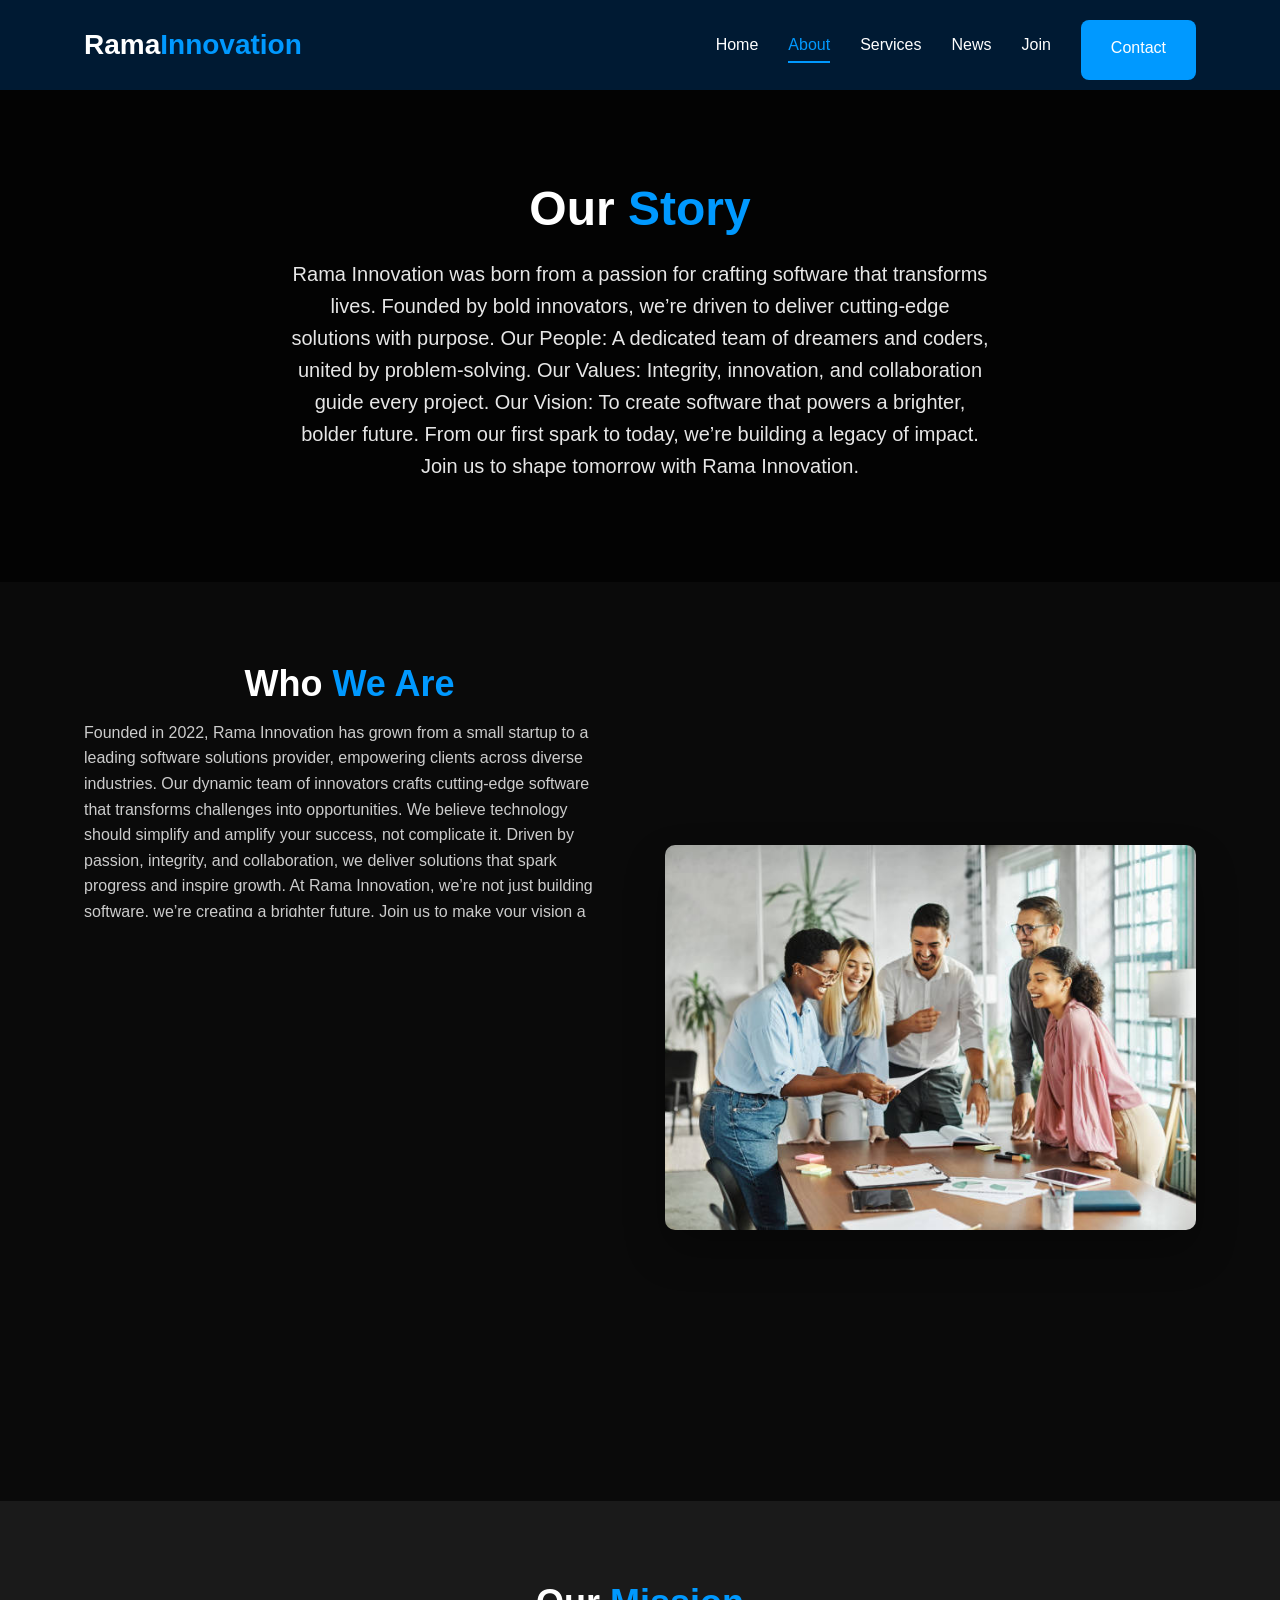
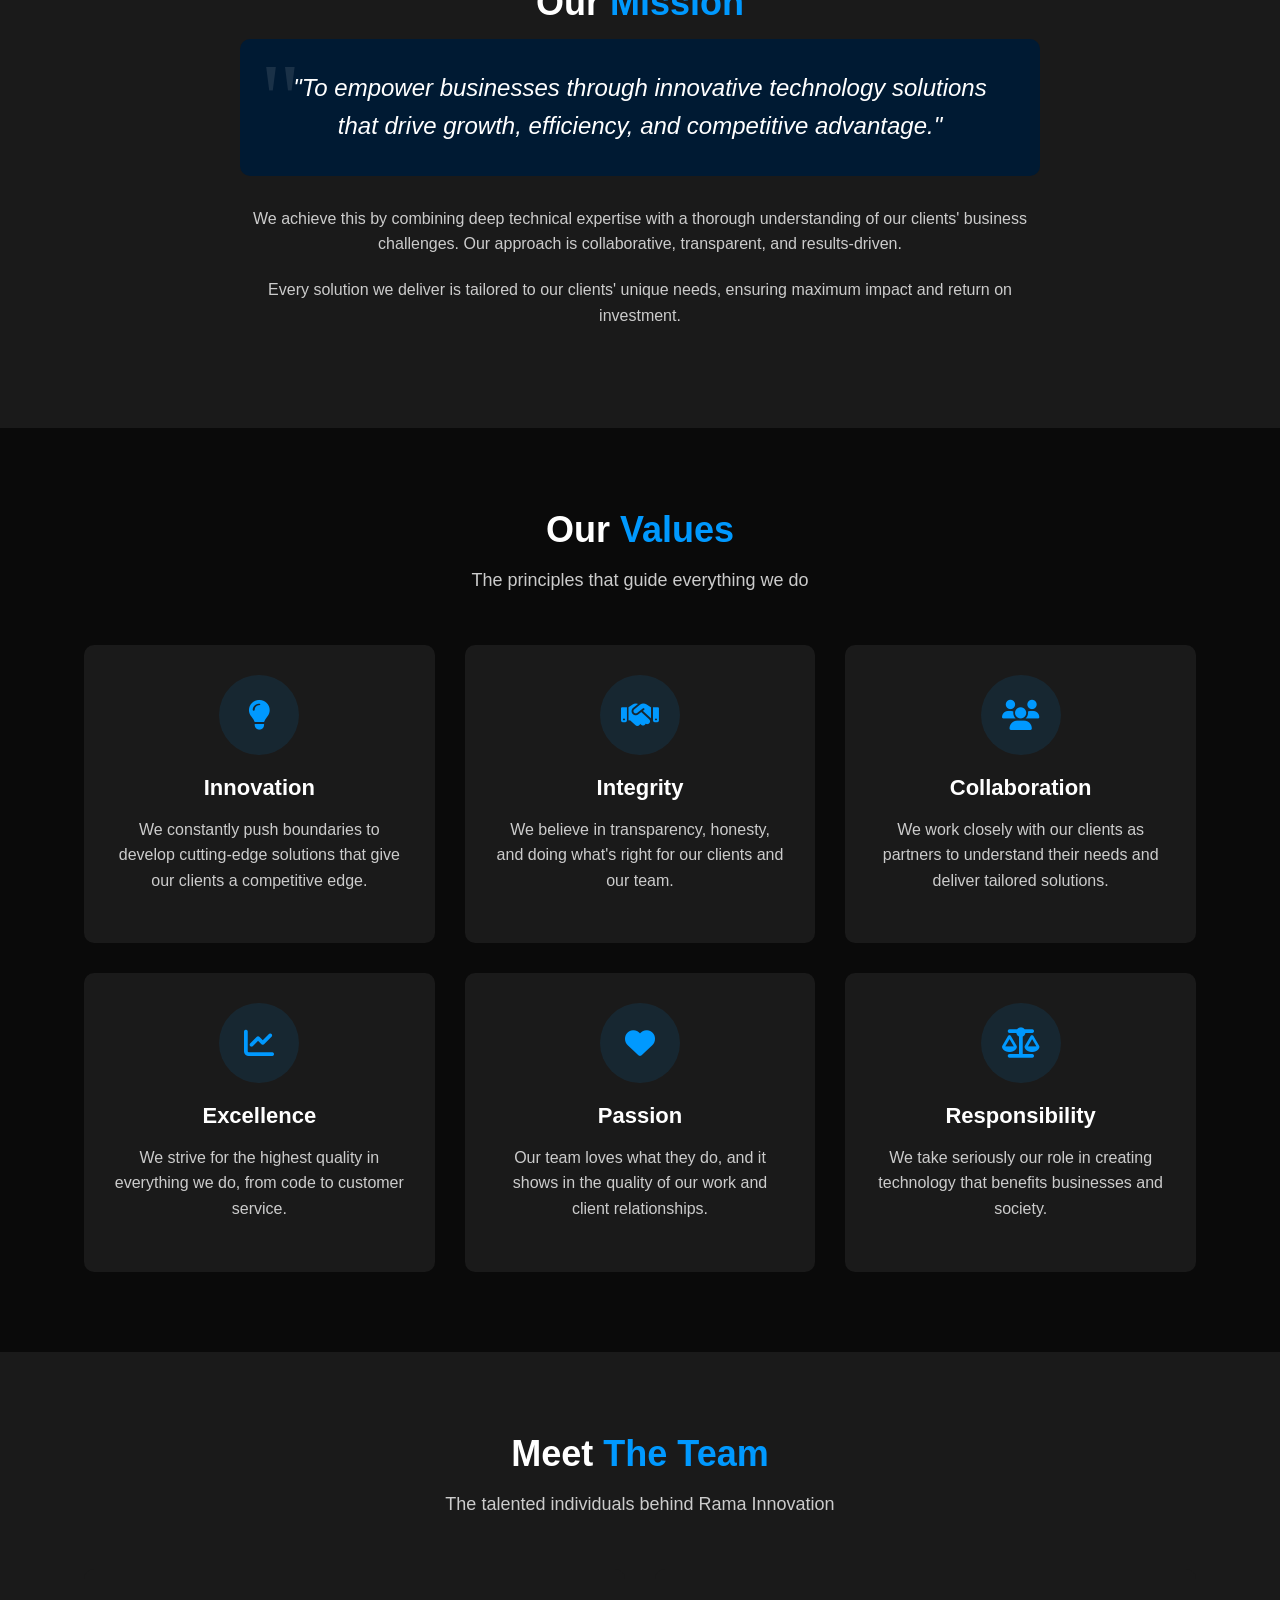
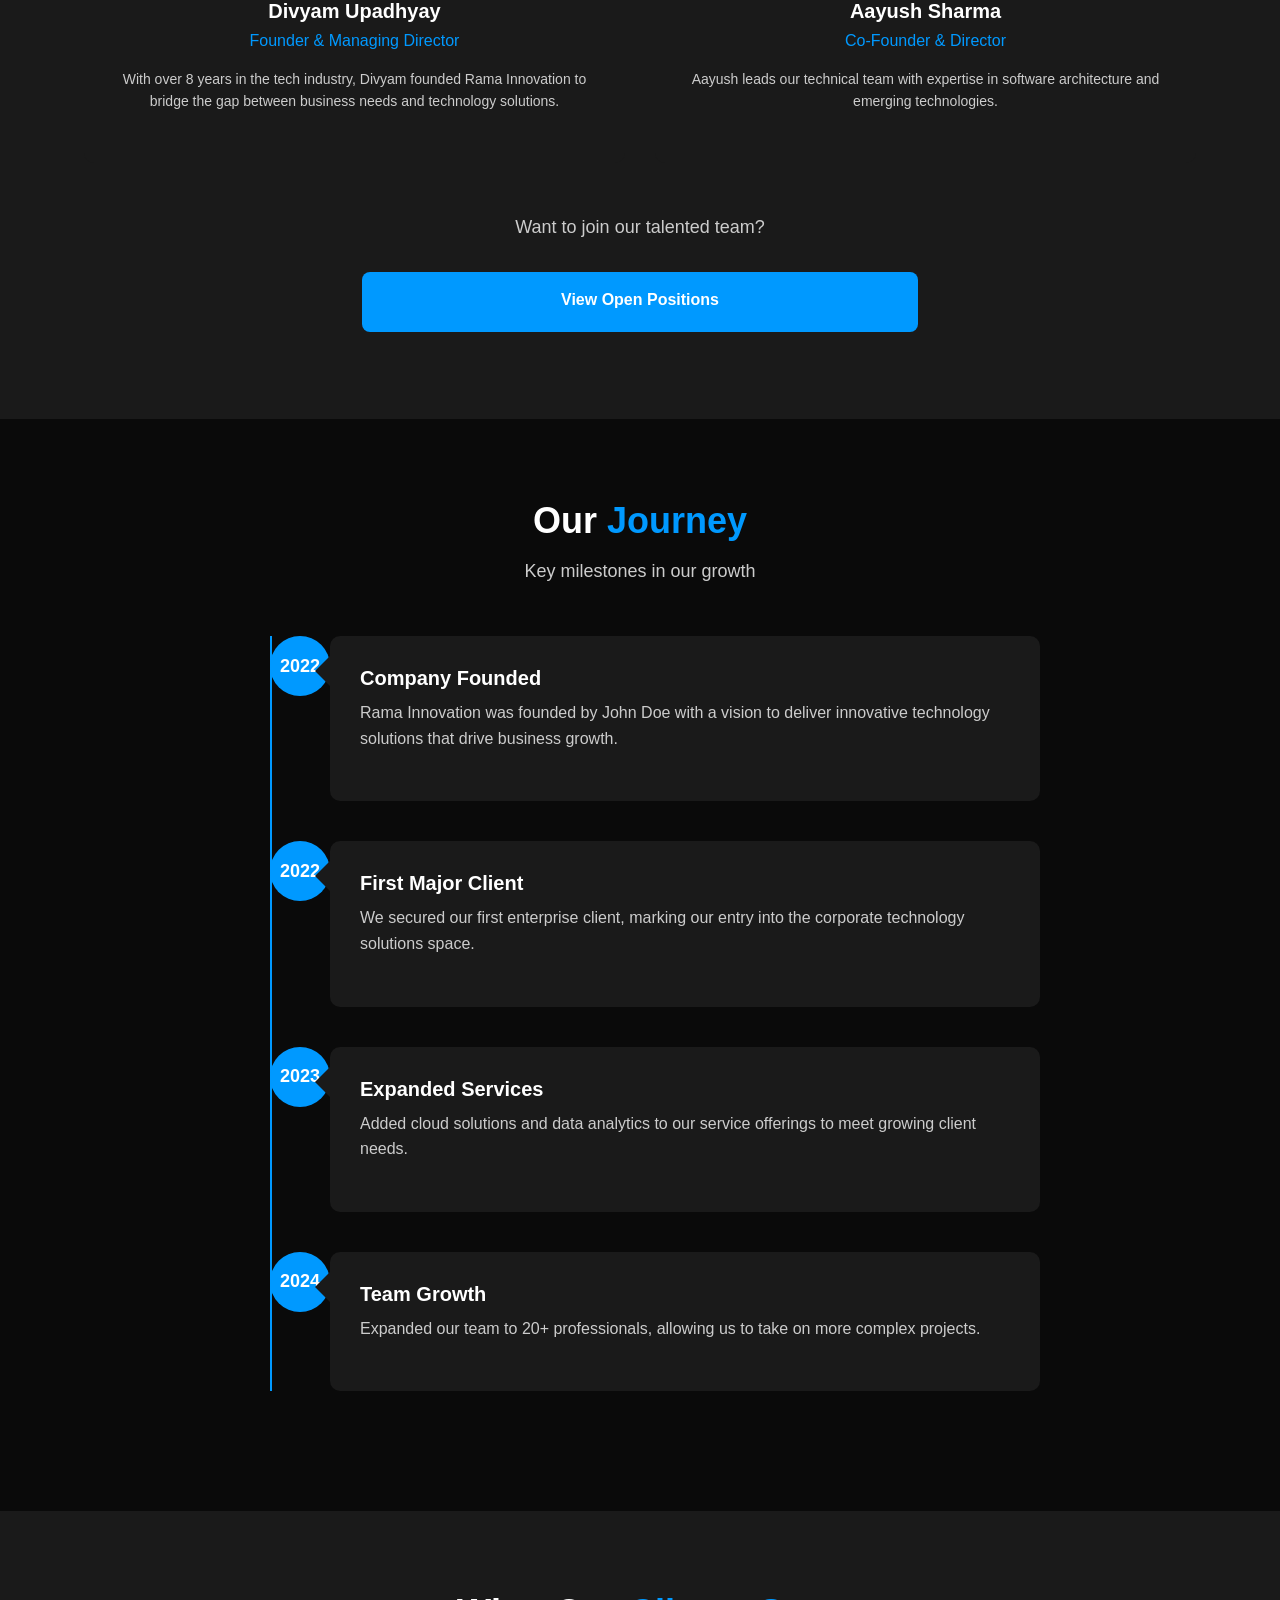
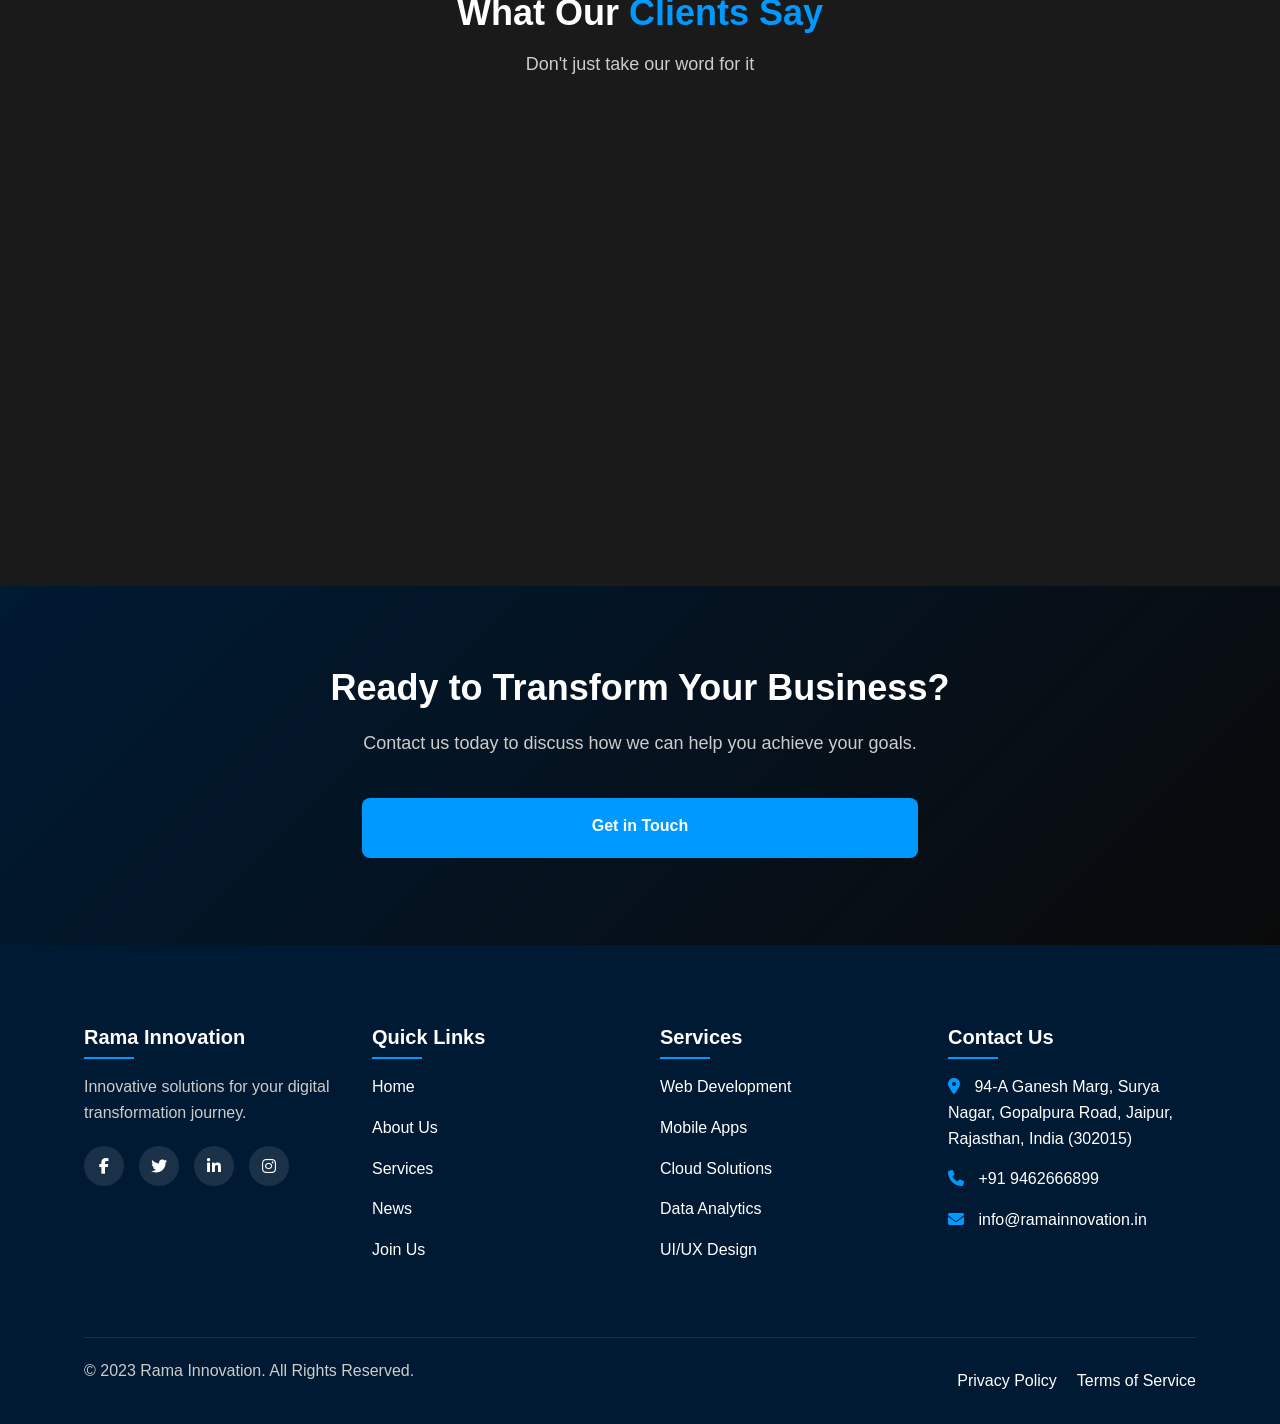
==== commit 3c01d5b3: "Add files via upload" ====
--- a/about.html
+++ b/about.html
@@ -427,7 +427,7 @@
                     <h3>Contact Us</h3>
                     <ul>
                         <li><i class="fas fa-map-marker-alt"></i> 94-A Ganesh Marg, Surya Nagar, Gopalpura Road, Jaipur, Rajasthan, India (302015)</li>
-                        <li><i class="fas fa-phone"></i> +91 9462666899 , +91 9462888966</li>
+                        <li><i class="fas fa-phone"></i> +91 9462666899 </li>
                         <li><i class="fas fa-envelope"></i> info@ramainnovation.in</li>
                     </ul>
                 </div>
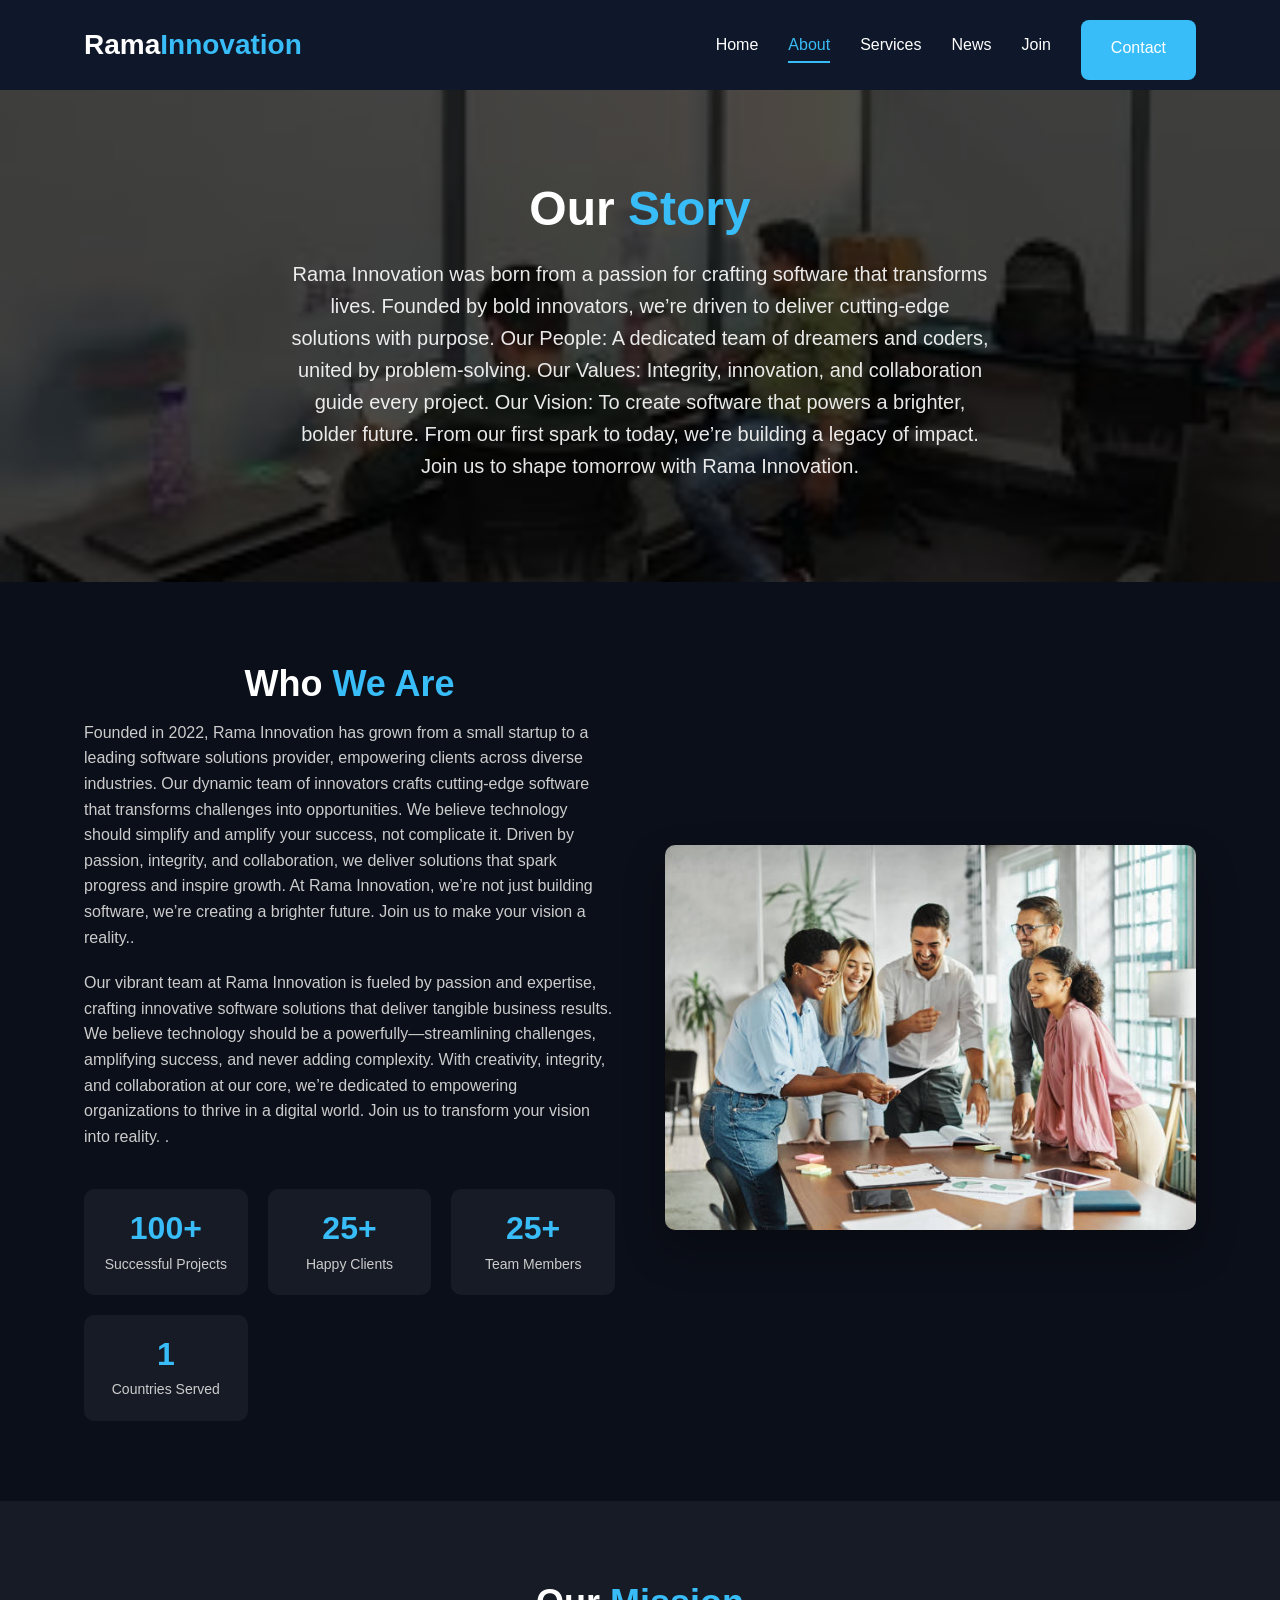
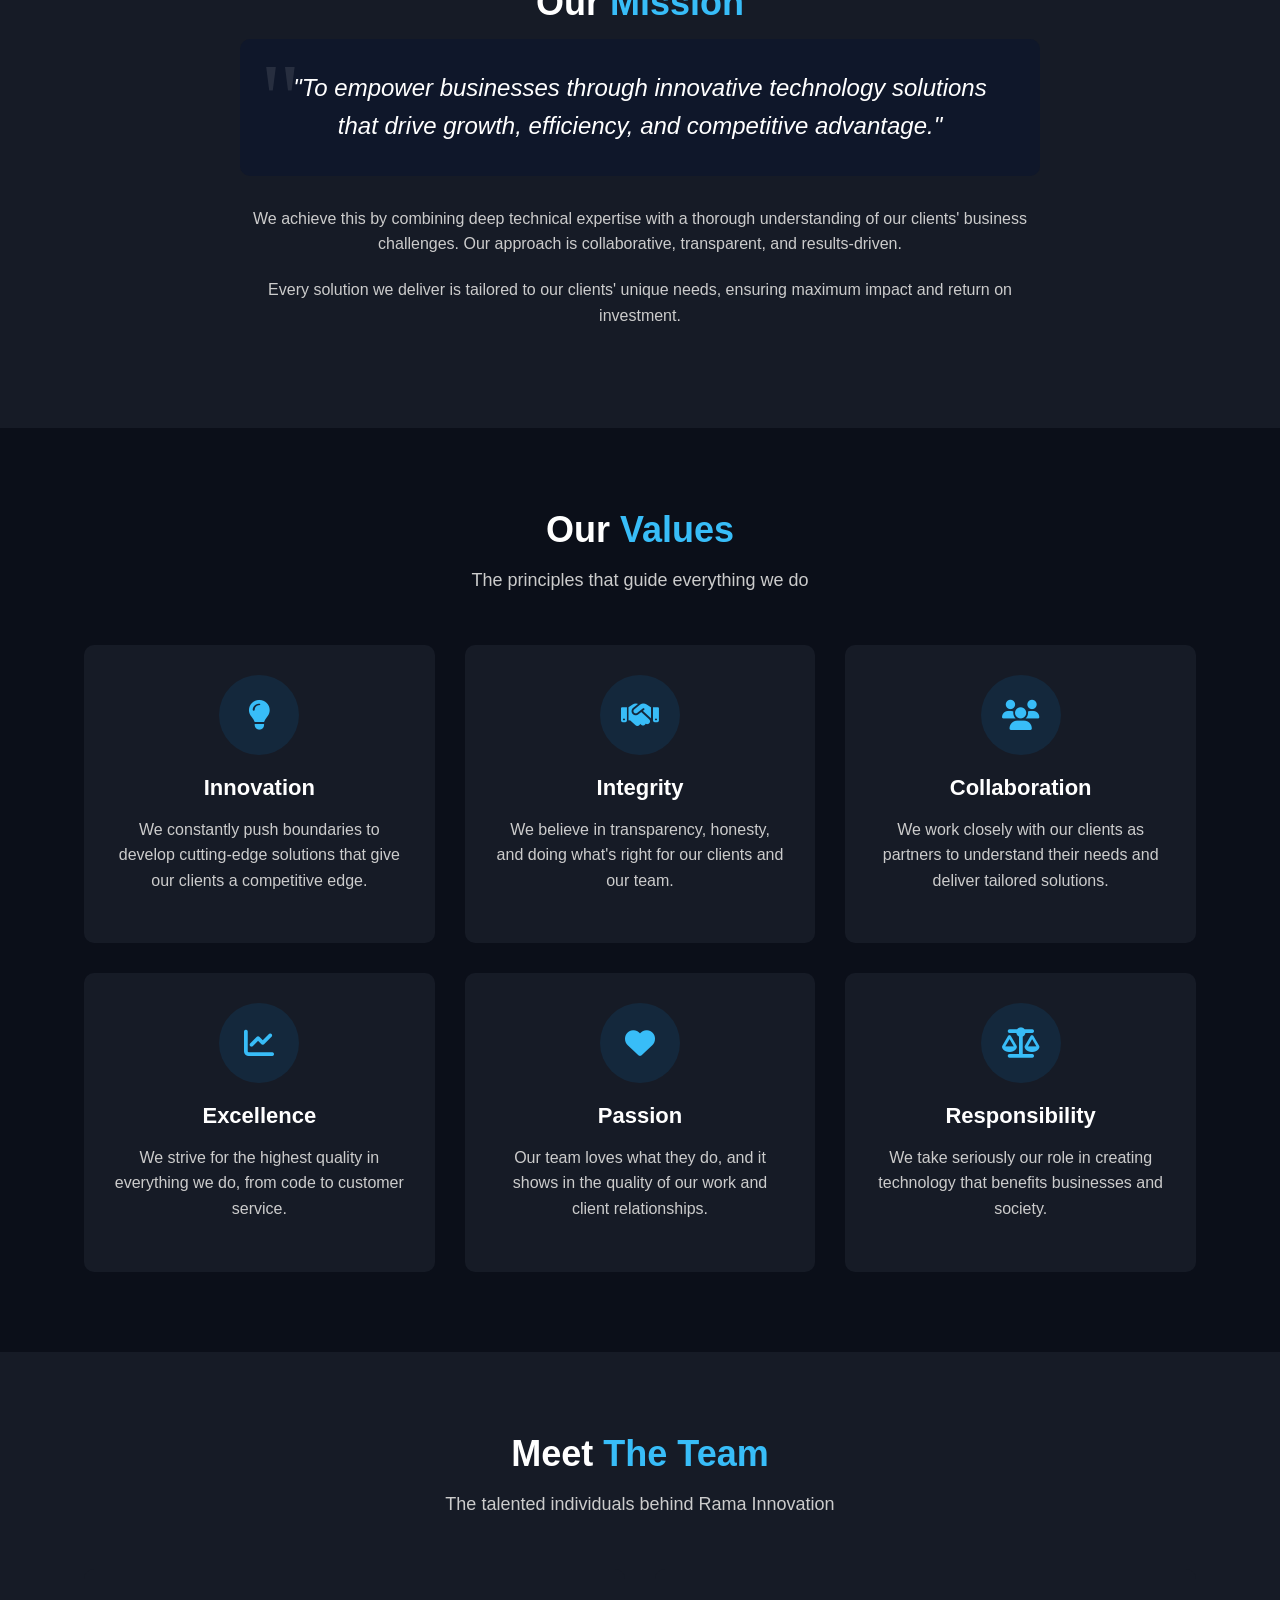
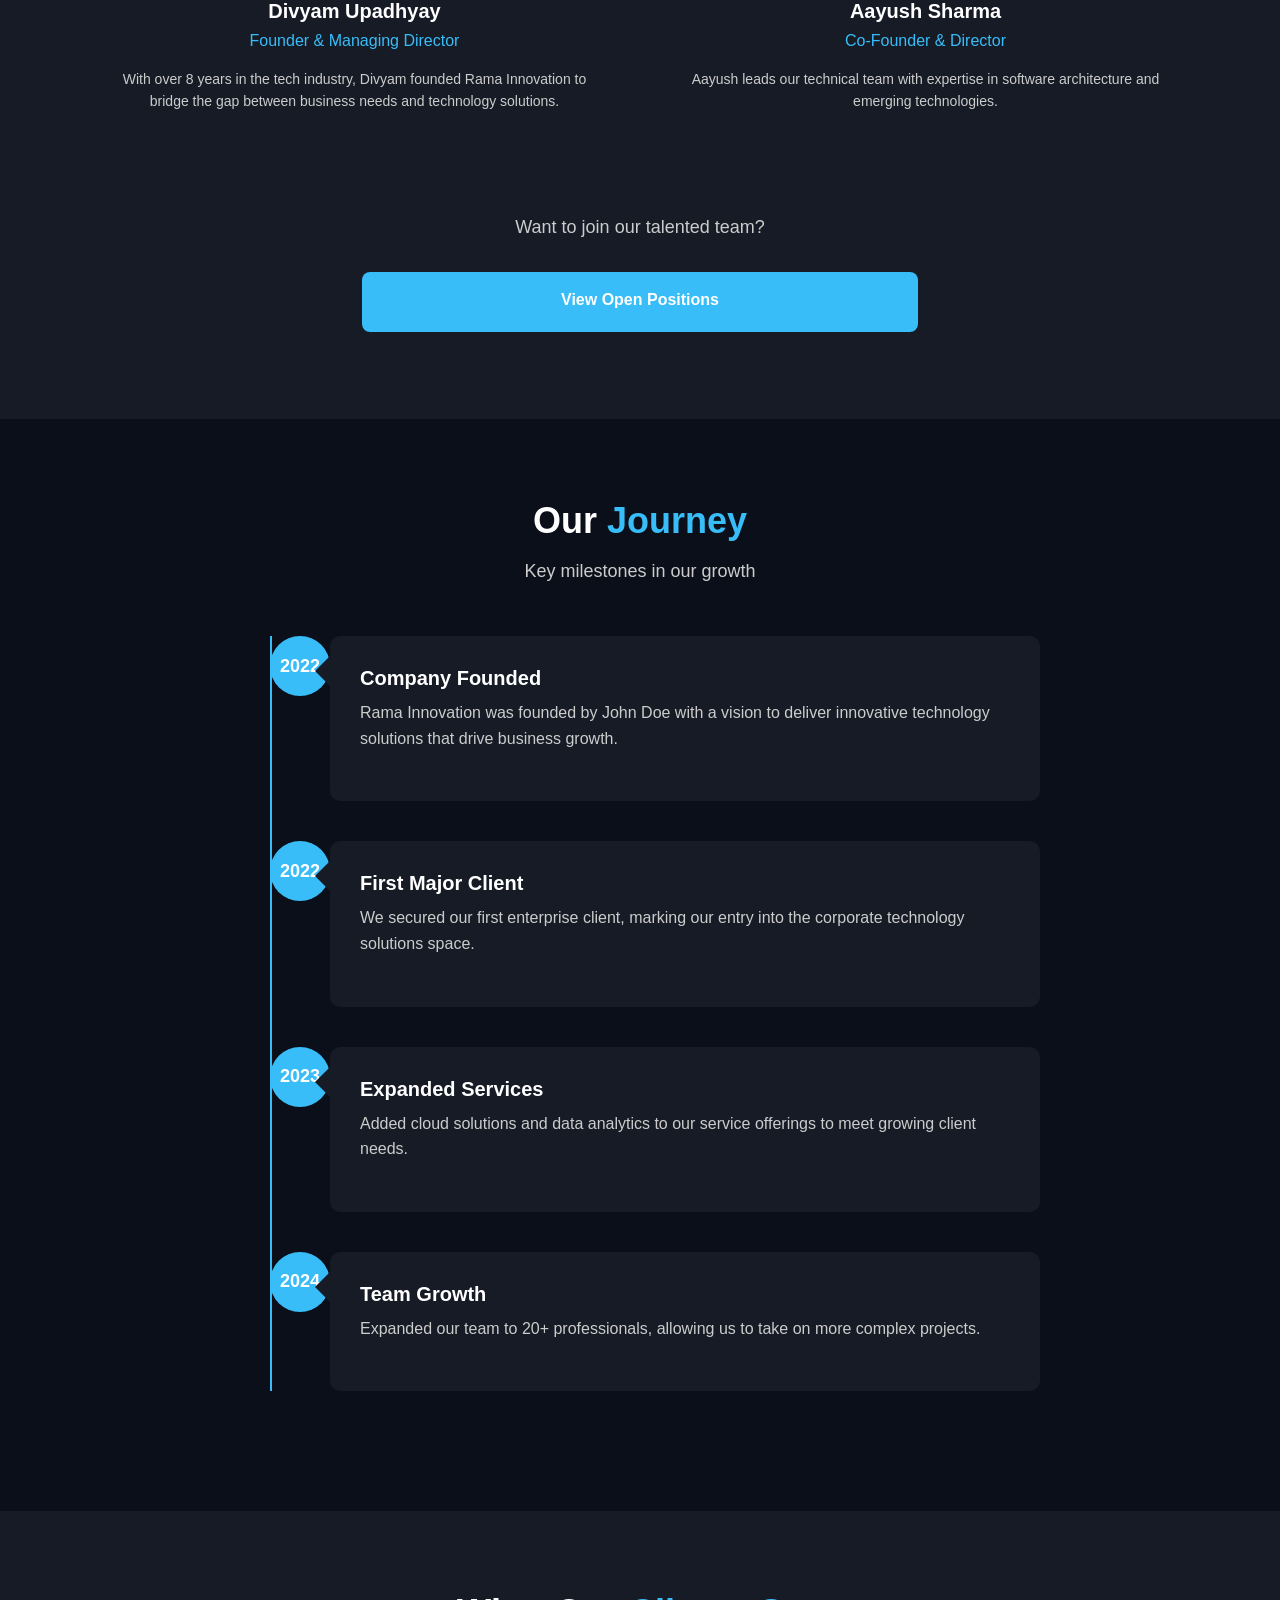
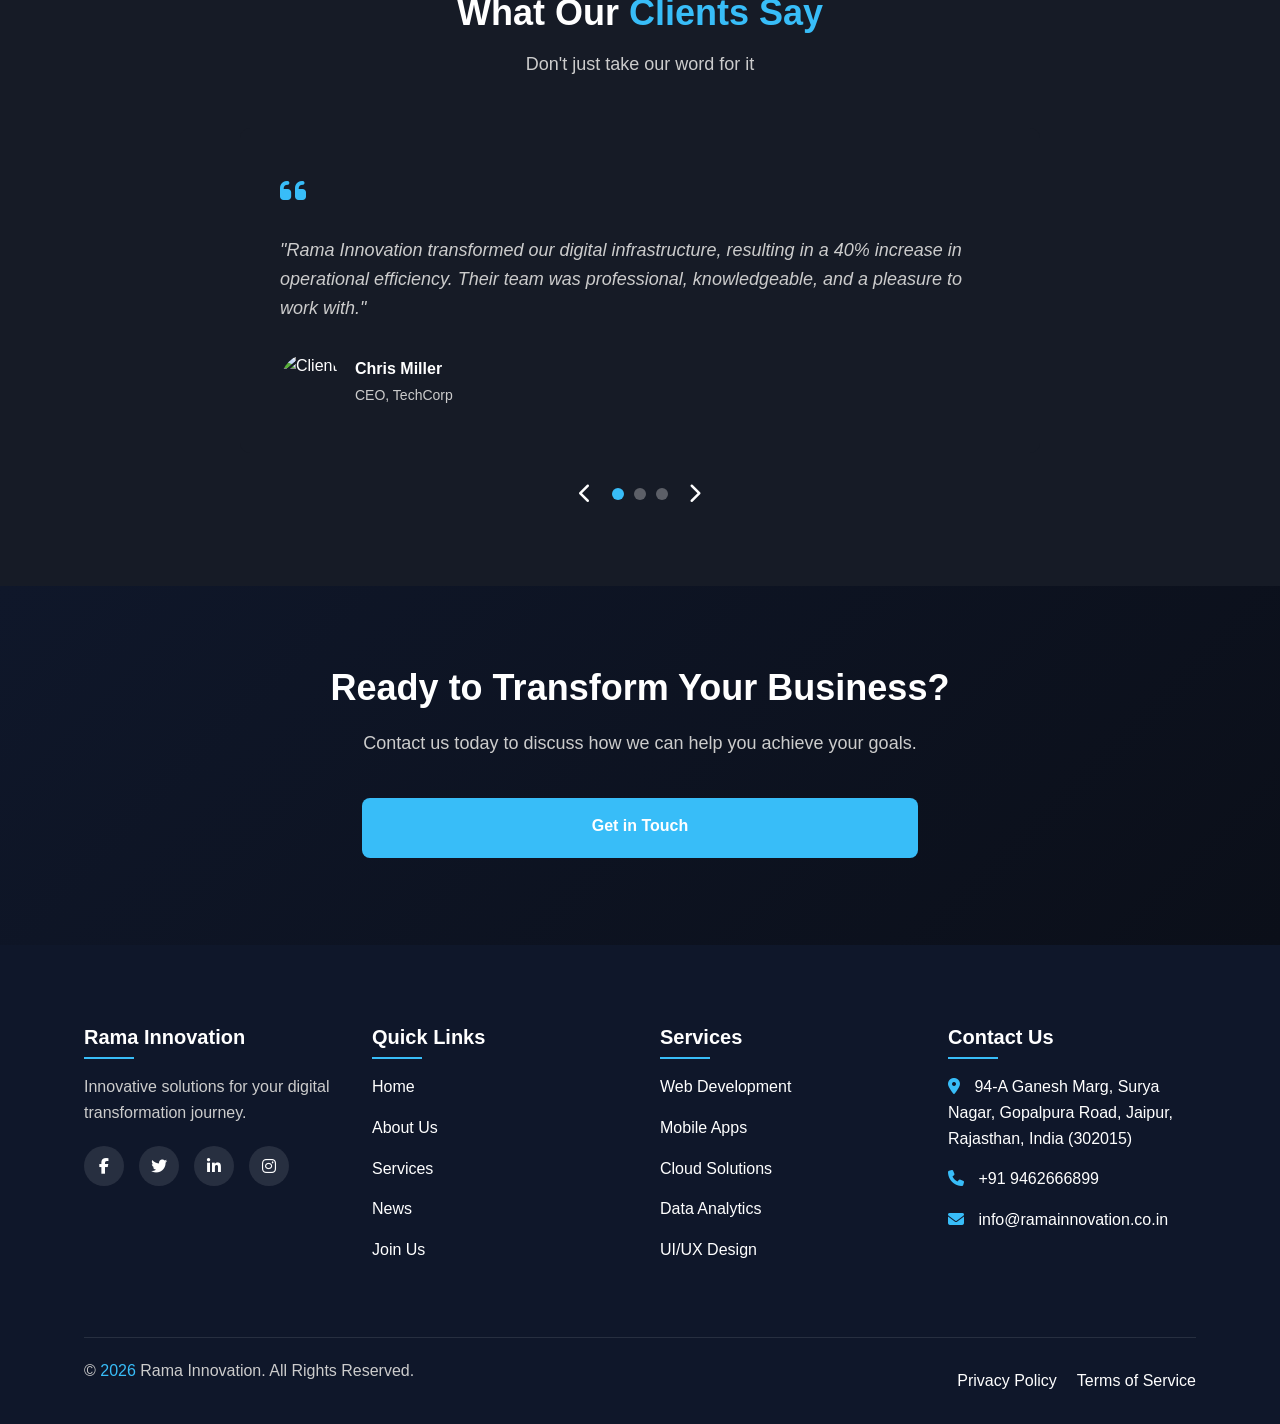
==== commit 9d172830: "Add files via upload" ====
--- a/about.html
+++ b/about.html
@@ -15,7 +15,7 @@
     <meta property="og:title" content="Rama Innovation | Innovative Solutions">
     <meta property="og:description" content="Delivering cutting-edge technology services to help your business grow in the digital age.">
     <meta property="og:image" content="./assets/images/logo.jpg">
-    <meta property="og:url" content="https://www.ramainnovation.in">
+    <meta property="og:url" content="https://www.ramainnovation.co.in">
     <meta property="og:type" content="website">
     
     <!-- Twitter Card Meta Tags -->
@@ -428,13 +428,13 @@
                     <ul>
                         <li><i class="fas fa-map-marker-alt"></i> 94-A Ganesh Marg, Surya Nagar, Gopalpura Road, Jaipur, Rajasthan, India (302015)</li>
                         <li><i class="fas fa-phone"></i> +91 9462666899 </li>
-                        <li><i class="fas fa-envelope"></i> info@ramainnovation.in</li>
+                        <li><i class="fas fa-envelope"></i> info@ramainnovation.co.in</li>
                     </ul>
                 </div>
             </div>
             
             <div class="footer-bottom">
-                <p>&copy; 2023 Rama Innovation. All Rights Reserved.</p>
+                <p>&copy; <span id="copyright-year">2023</span> Rama Innovation. All Rights Reserved.</p>
                 <div class="footer-links">
                     <a href="#">Privacy Policy</a>
                     <a href="#">Terms of Service</a>
--- a/css/style.css
+++ b/css/style.css
@@ -1,13 +1,13 @@
 /* Global Styles */
 :root {
-  --primary-color: #001a33;
-  --secondary-color: #0066cc;
-  --accent-color: #0099ff;
+  --primary-color: #0f172a;
+  --secondary-color: #2563eb;
+  --accent-color: #38bdf8;
   --text-color: #ffffff;
   --text-secondary: #cccccc;
-  --background-dark: #0a0a0a;
-  --background-light: #1a1a1a;
-  --card-bg: #1a1a1a;
+  --background-dark: #0b0f19;
+  --background-light: #161b26;
+  --card-bg: #161b26;
 }
 
 * {
@@ -434,7 +434,7 @@
 /* News Hero */
 .news-hero {
     background: linear-gradient(rgba(0, 0, 0, 0.7), rgba(0, 0, 0, 0.7)), 
-                url('https://via.placeholder.com/1920x1080/001a33/ffffff?text=Tech+News') center/cover no-repeat;
+                url('../assets/images/cyber.jpg') center/cover no-repeat;
     padding: 180px 0 100px;
     text-align: center;
     color: white;
@@ -976,7 +976,7 @@
 /* News Hero */
 .news-hero {
   background: linear-gradient(rgba(0, 0, 0, 0.7), rgba(0, 0, 0, 0.7)), 
-              url('https://via.placeholder.com/1920x1080/001a33/ffffff?text=Tech+News') center/cover no-repeat;
+              url('../assets/images/cyber.jpg') center/cover no-repeat;
   padding: 180px 0 100px;
   text-align: center;
   color: white;
@@ -1198,7 +1198,7 @@
 /* Services Hero */
 .services-hero {
   background: linear-gradient(rgba(0, 0, 0, 0.7), rgba(0, 0, 0, 0.7)), 
-              url('https://via.placeholder.com/1920x1080/001a33/ffffff?text=Our+Services') center/cover no-repeat;
+              url('../assets/images/soft.jpg') center/cover no-repeat;
   padding: 180px 0 100px;
   text-align: center;
   color: white;
@@ -1659,7 +1659,7 @@
 /* About Hero */
 .about-hero {
   background: linear-gradient(rgba(0, 0, 0, 0.7), rgba(0, 0, 0, 0.7)), 
-              url('https://via.placeholder.com/1920x1080/001a33/ffffff?text=About+Us') center/cover no-repeat;
+              url('../assets/images/company_office.jpg') center/cover no-repeat;
   padding: 180px 0 100px;
   text-align: center;
   color: white;
@@ -2174,7 +2174,7 @@
 /* Join Hero */
 .join-hero {
   background: linear-gradient(rgba(0, 0, 0, 0.7), rgba(0, 0, 0, 0.7)), 
-              url('https://via.placeholder.com/1920x1080/001a33/ffffff?text=Join+Our+Team') center/cover no-repeat;
+              url('../assets/images/team.jpg') center/cover no-repeat;
   padding: 180px 0 100px;
   text-align: center;
   color: white;
@@ -2557,7 +2557,7 @@
   background-color: rgba(246, 244, 244, 0.1);
   border: 1px solid rgba(255, 255, 255, 0.2);
   border-radius: 5px;
-  color: #f8180c;
+  color: #ffffff;
   font-size: 16px;
 }
 
